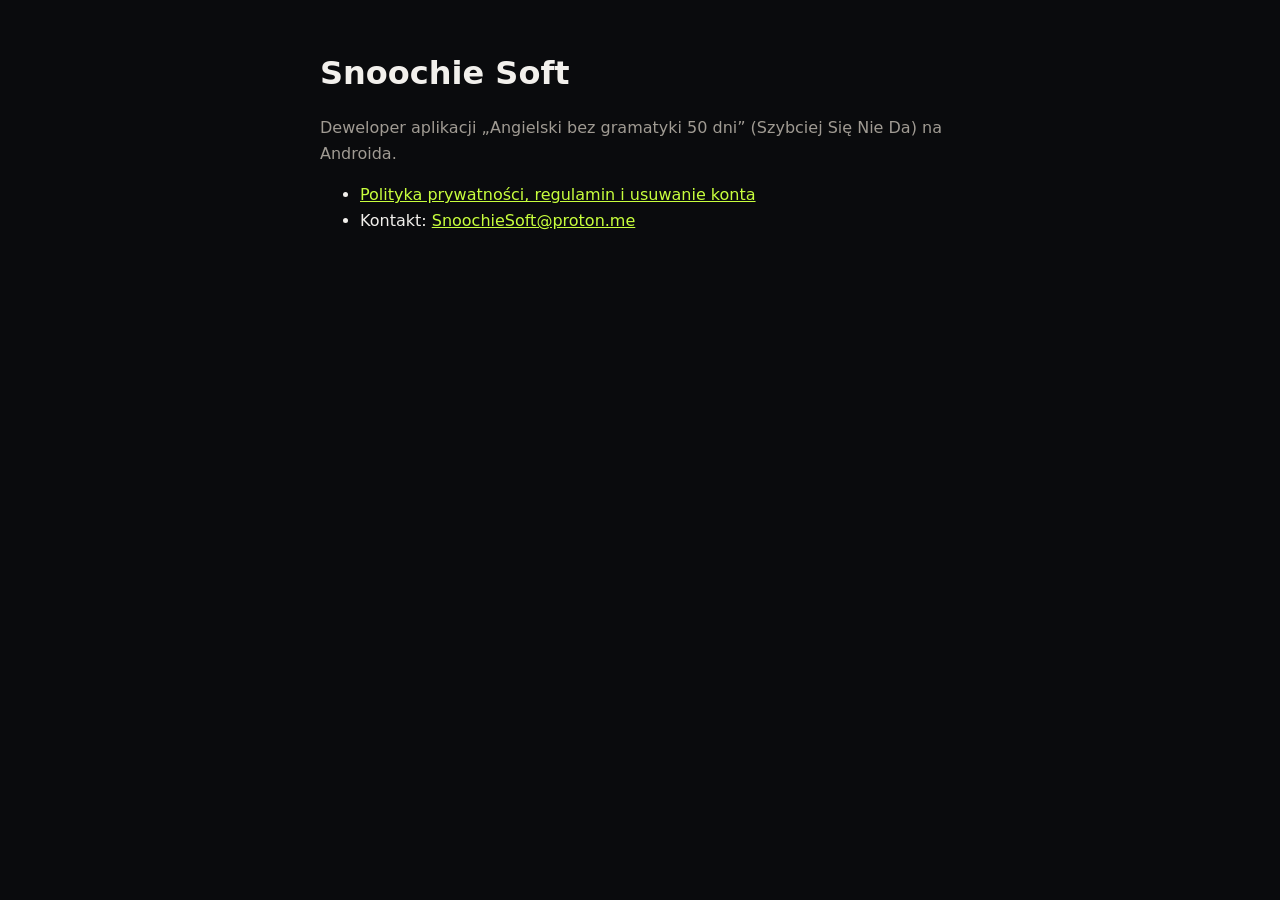
==== index.html @ f5198589 "Add landing page" ====
<!doctype html>
<html lang="pl">
<head>
<meta charset="utf-8">
<meta name="viewport" content="width=device-width, initial-scale=1">
<title>Snoochie Soft</title>
<style>
  body{font-family:system-ui,-apple-system,"Segoe UI",sans-serif;background:#0A0B0D;color:#F2F0EC;max-width:640px;margin:0 auto;padding:48px 20px;line-height:1.6}
  h1{margin:0 0 4px}a{color:#C8FF3D}p.m{color:#A09B93}
</style>
</head>
<body>
<h1>Snoochie Soft</h1>
<p class="m">Deweloper aplikacji „Angielski bez gramatyki 50 dni” (Szybciej Się Nie Da) na Androida.</p>
<ul>
  <li><a href="https://sites.google.com/view/szybciejsienieda">Polityka prywatności, regulamin i usuwanie konta</a></li>
  <li>Kontakt: <a href="mailto:SnoochieSoft@proton.me">SnoochieSoft@proton.me</a></li>
</ul>
</body>
</html>
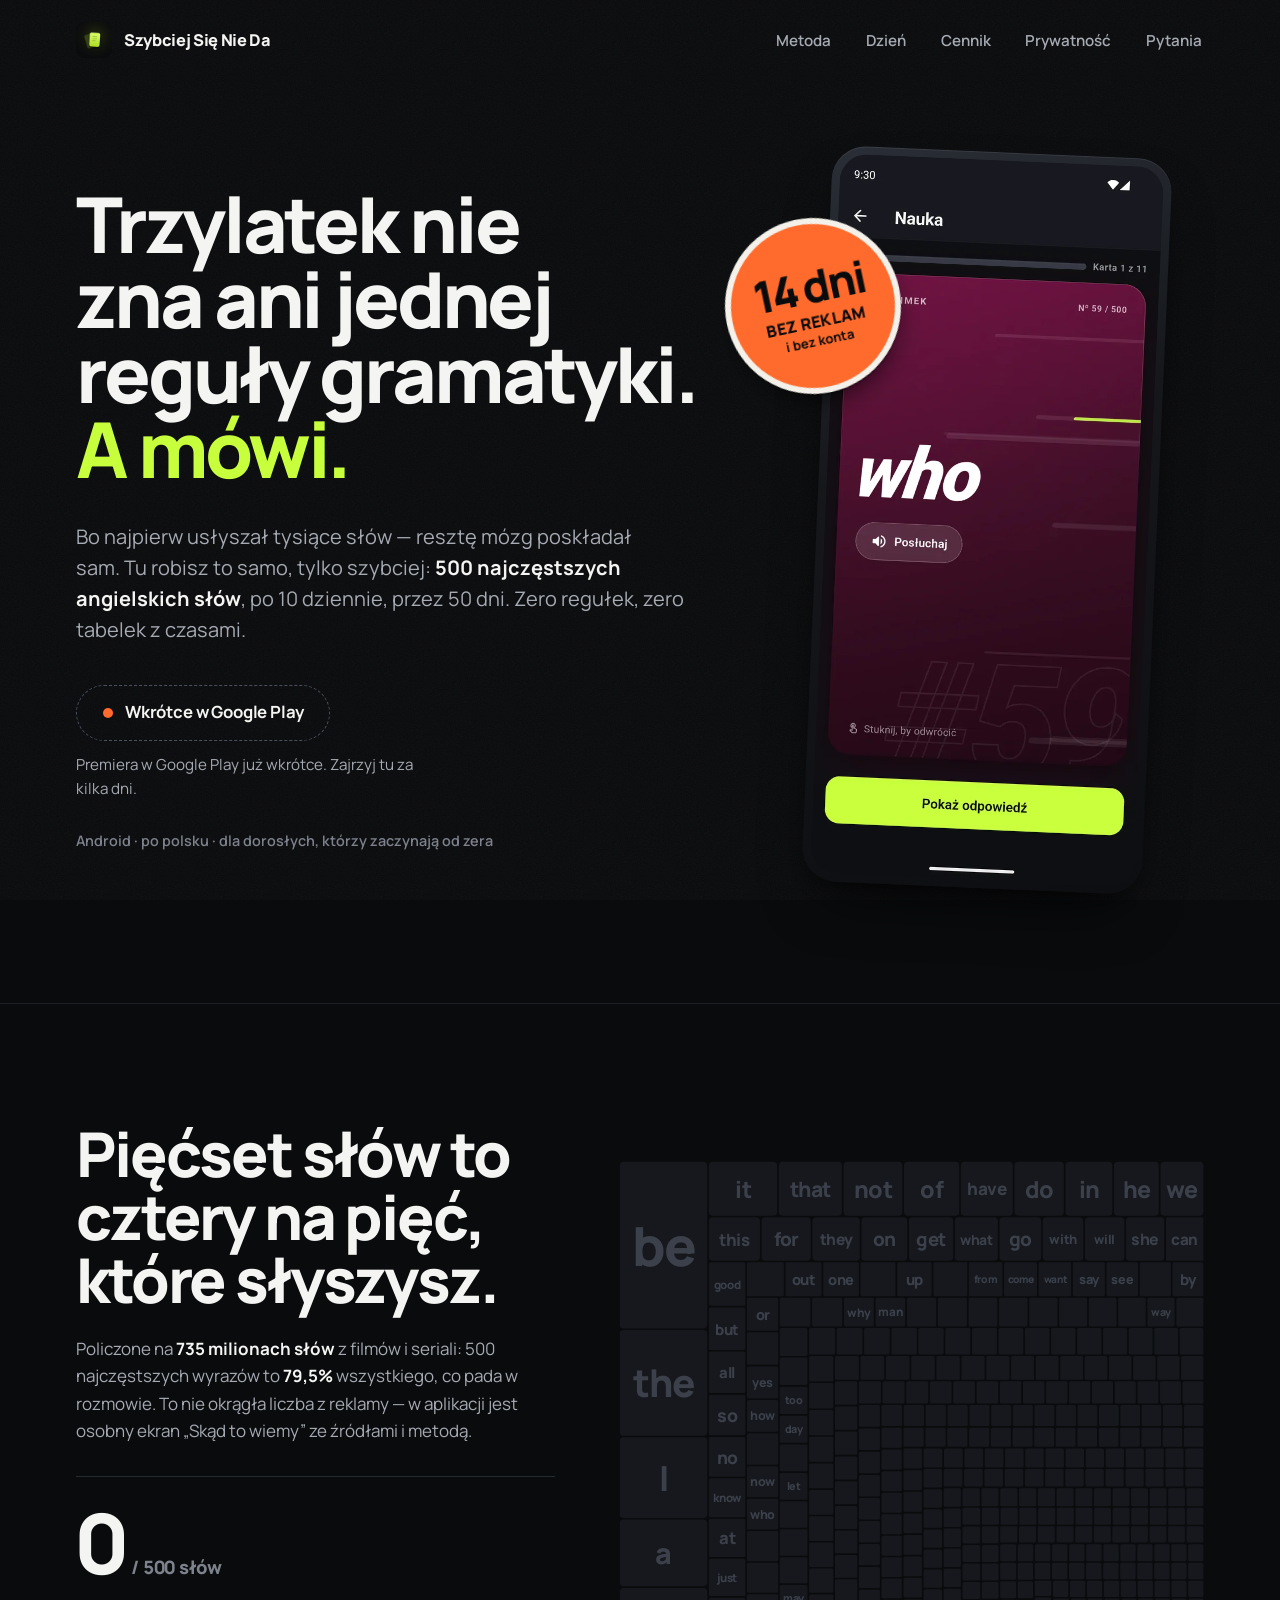
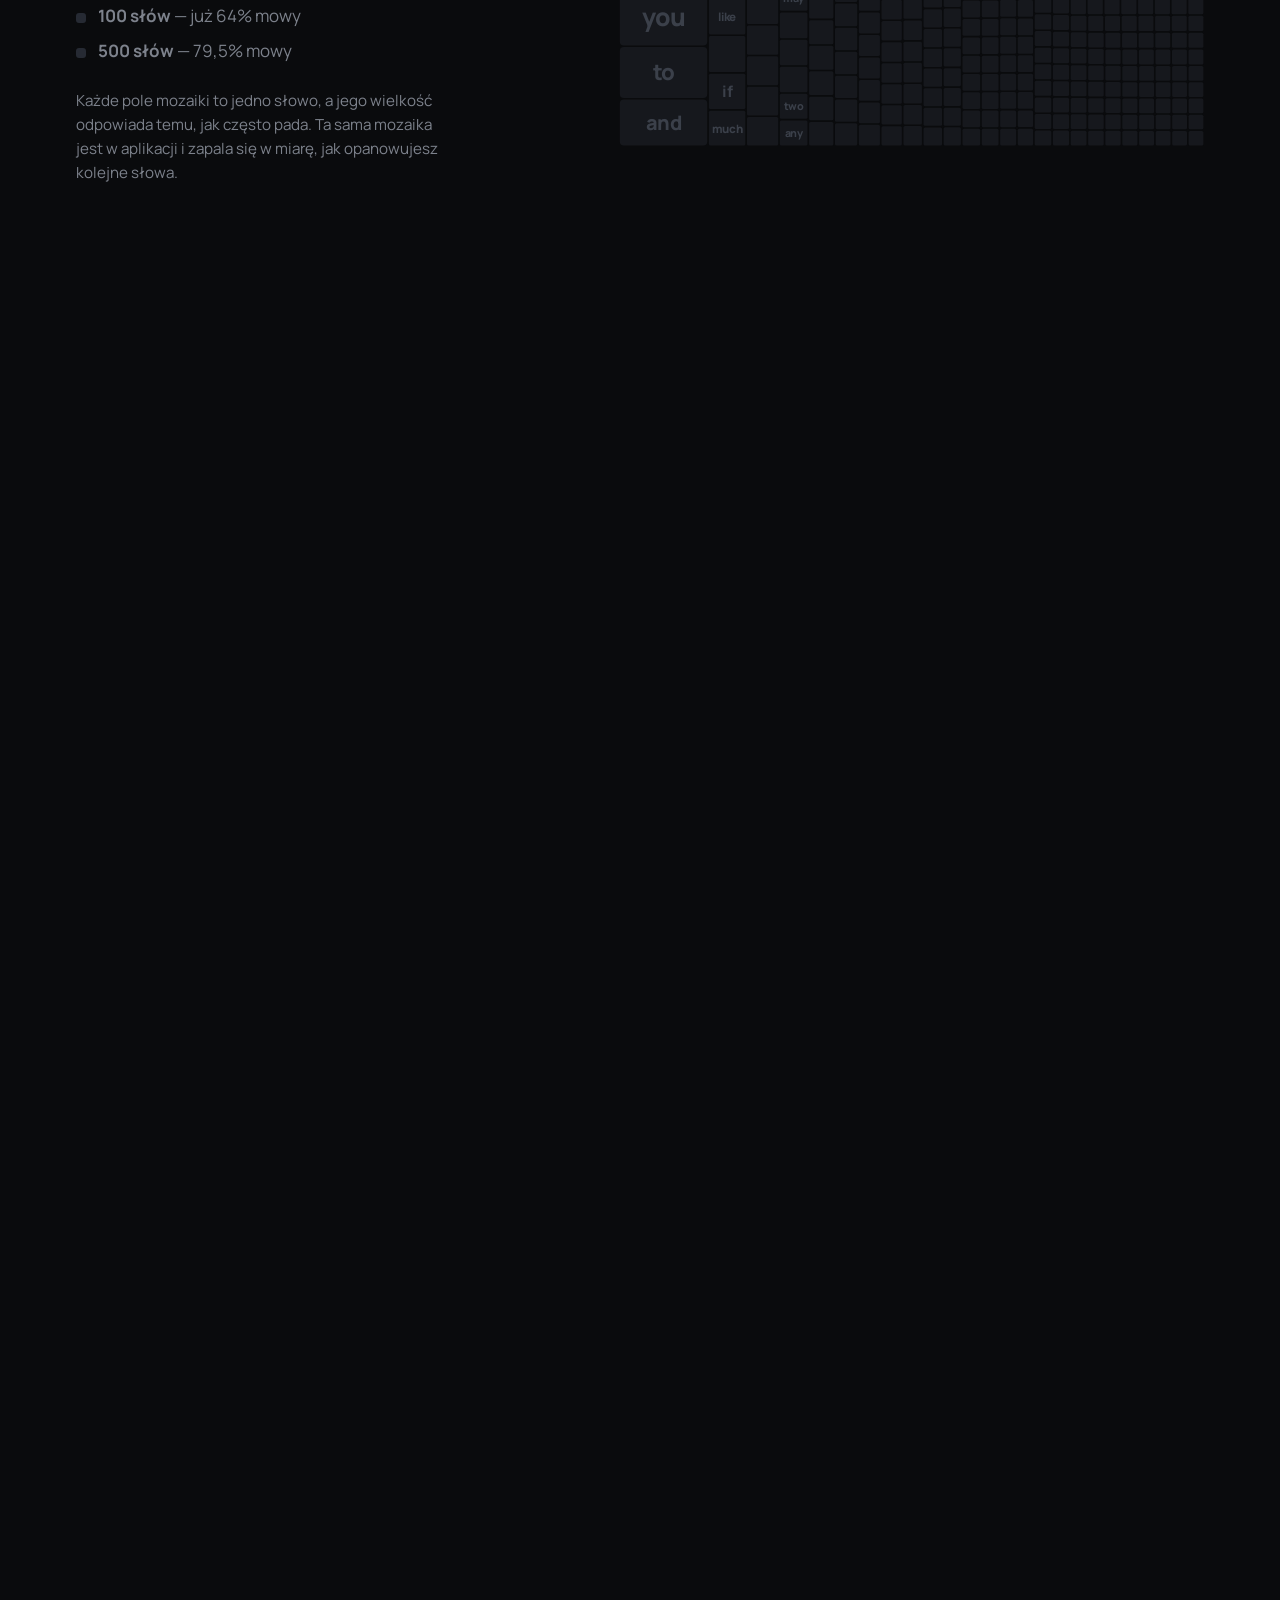
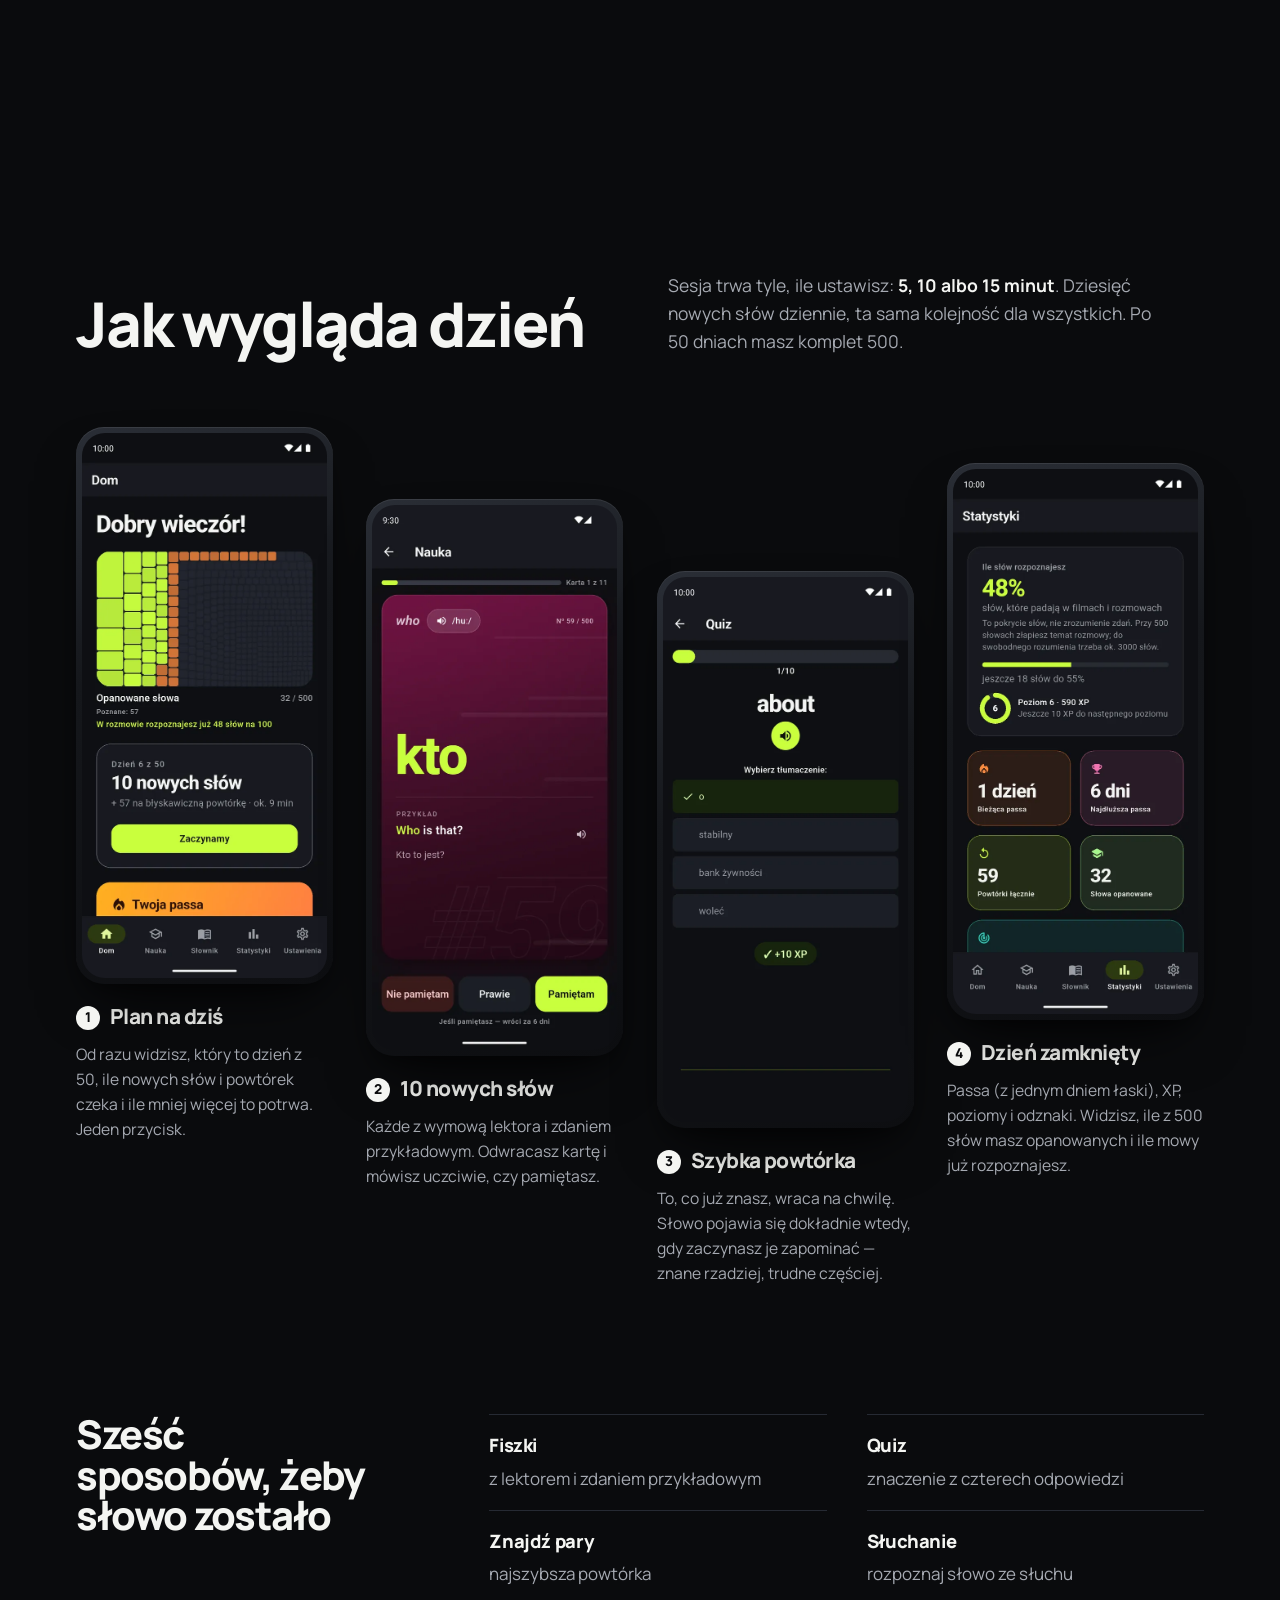
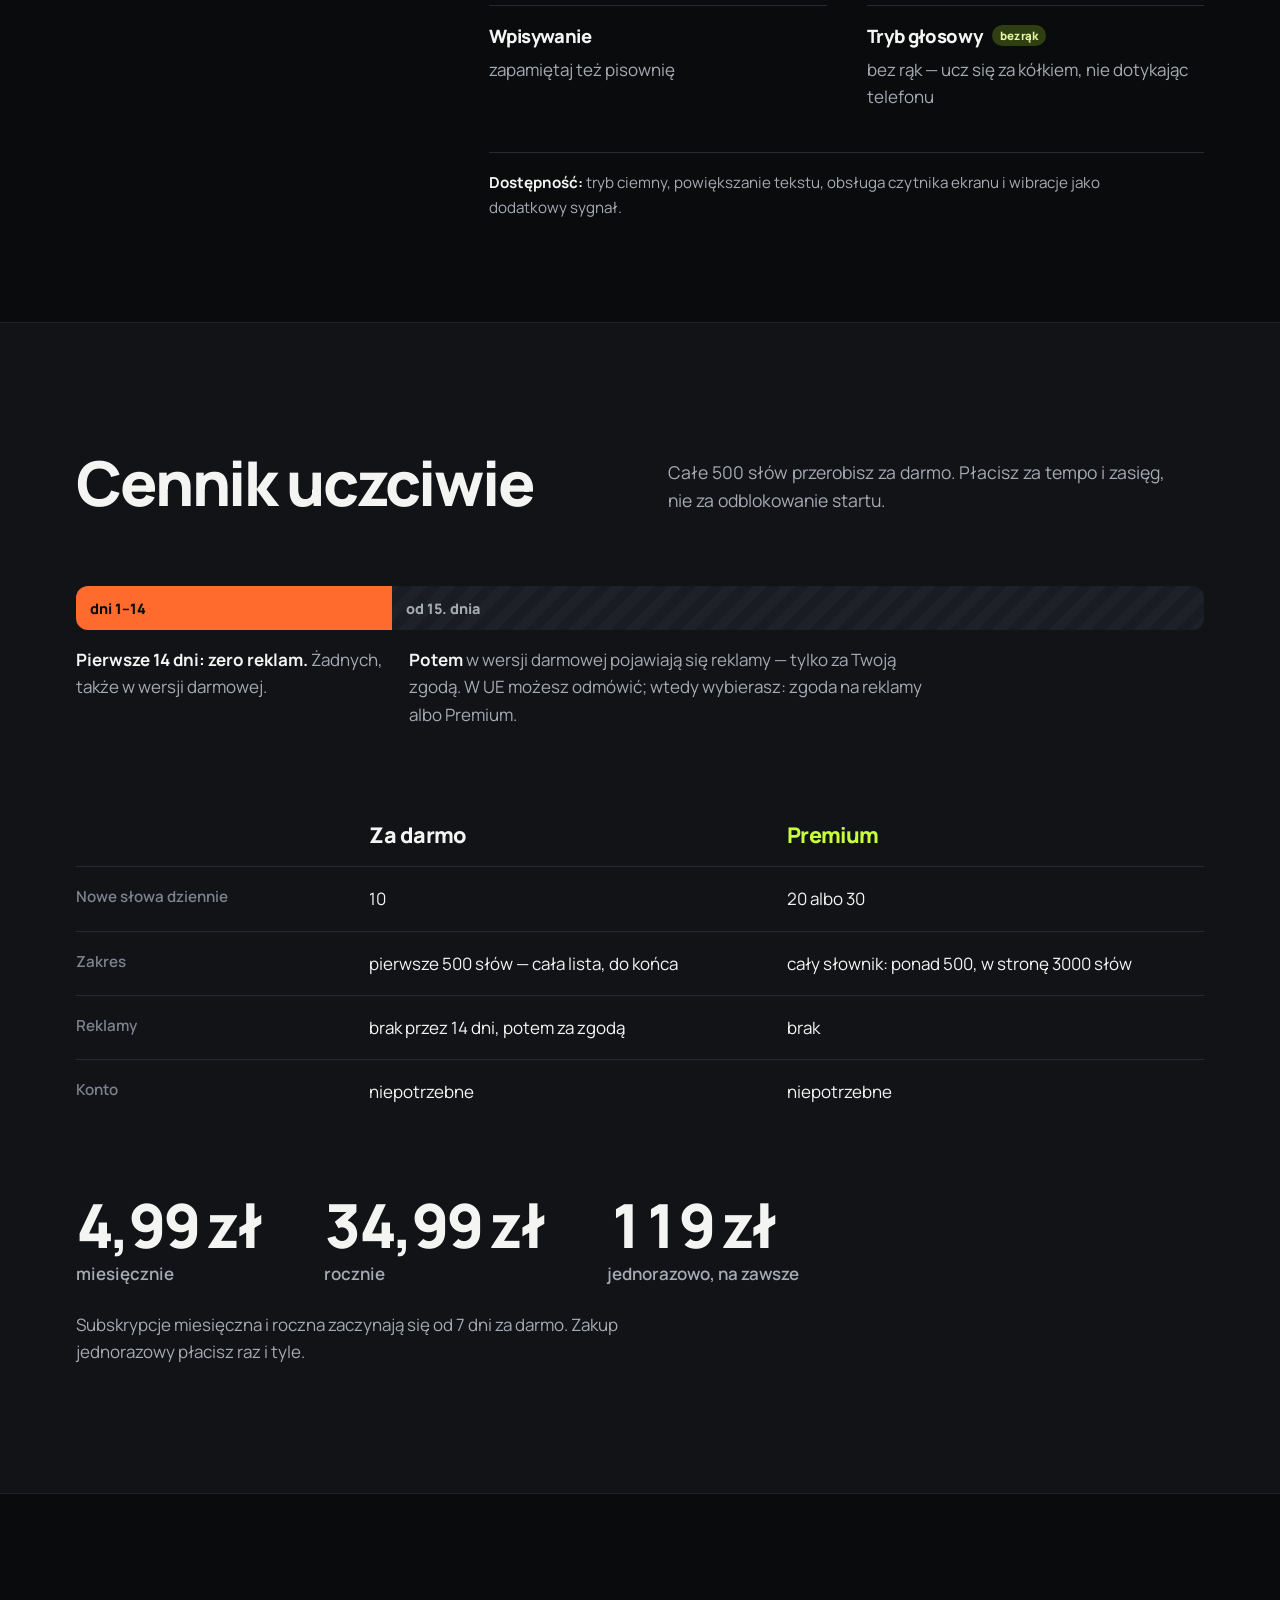
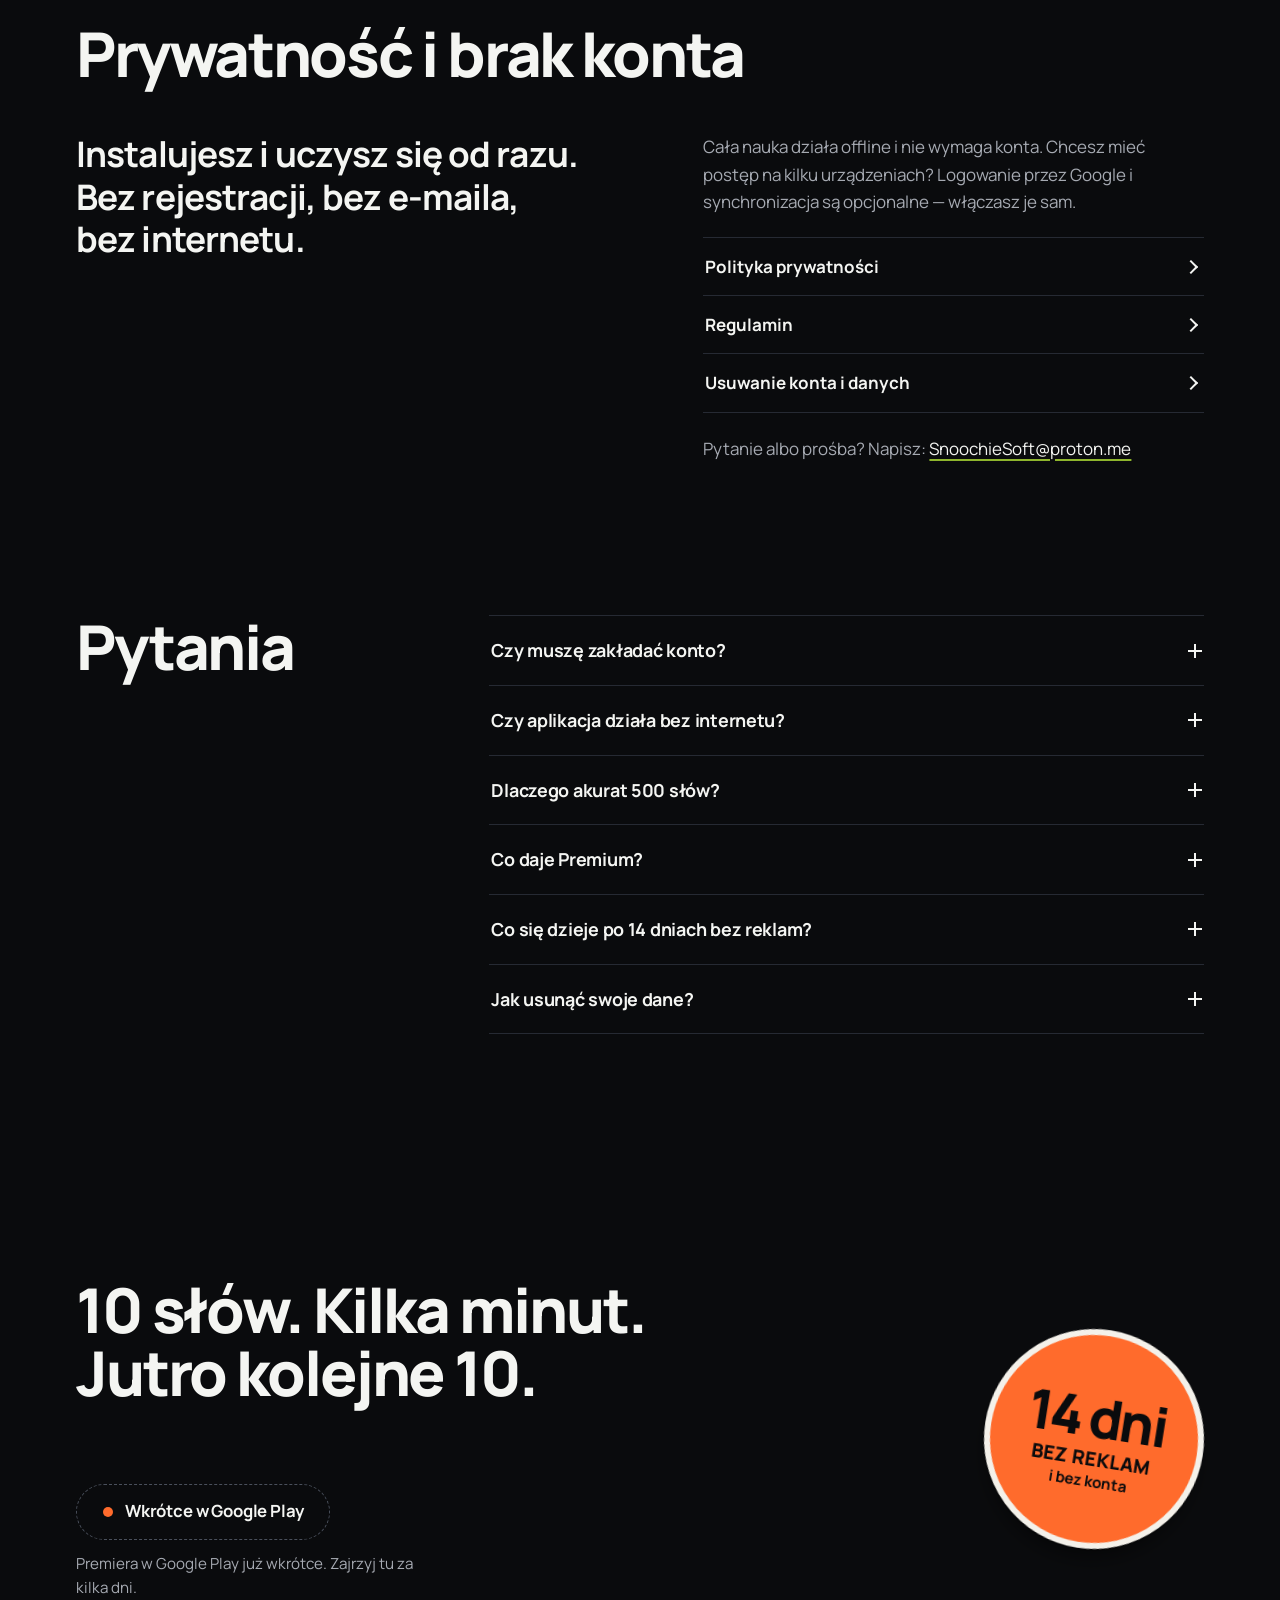
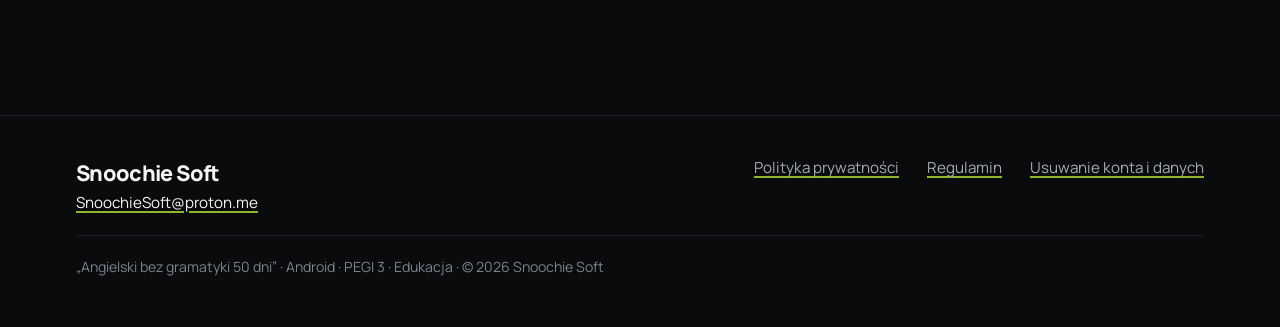
==== commit 6d708992: "Strona produktu: Szybciej Się Nie Da Ciemna strona w stylu aplikacji: hero z wlepką "14 dni bez rekl" ====
--- a/index.html
+++ b/index.html
@@ -3,18 +3,303 @@
 <head>
 <meta charset="utf-8">
 <meta name="viewport" content="width=device-width, initial-scale=1">
-<title>Snoochie Soft</title>
-<style>
-  body{font-family:system-ui,-apple-system,"Segoe UI",sans-serif;background:#0A0B0D;color:#F2F0EC;max-width:640px;margin:0 auto;padding:48px 20px;line-height:1.6}
-  h1{margin:0 0 4px}a{color:#C8FF3D}p.m{color:#A09B93}
-</style>
+<title>Szybciej Się Nie Da — angielski bez gramatyki w 50 dni</title>
+<meta name="description" content="500 najczęstszych angielskich słów to 79,5% tego, co słyszysz w filmach i serialach. Po 10 dziennie, 50 dni, bez regułek gramatyki. Aplikacja na Androida, bez konta, działa offline.">
+<link rel="canonical" href="https://bengolinirolande.github.io/">
+<meta name="theme-color" content="#0A0B0D">
+<meta name="color-scheme" content="dark">
+
+<meta property="og:type" content="website">
+<meta property="og:locale" content="pl_PL">
+<meta property="og:site_name" content="Szybciej Się Nie Da">
+<meta property="og:title" content="Angielski bez gramatyki: 500 słów w 50 dni">
+<meta property="og:description" content="Trzylatek nie zna ani jednej reguły. A mówi. 500 najczęstszych słów, po 10 dziennie. Bez konta, 14 dni bez reklam.">
+<meta property="og:url" content="https://bengolinirolande.github.io/">
+<meta property="og:image" content="https://bengolinirolande.github.io/img/og.jpg">
+<meta property="og:image:width" content="1024">
+<meta property="og:image:height" content="500">
+<meta property="og:image:alt" content="Szybciej Się Nie Da: najpierw słowa, reszta przyjdzie sama. 500 słów w 50 dni. 14 dni bez reklam i bez konta.">
+<meta name="twitter:card" content="summary_large_image">
+<meta name="twitter:title" content="Angielski bez gramatyki: 500 słów w 50 dni">
+<meta name="twitter:description" content="500 najczęstszych słów to 79,5% tego, co słyszysz. Po 10 dziennie, bez regułek.">
+<meta name="twitter:image" content="https://bengolinirolande.github.io/img/og.jpg">
+
+<link rel="icon" href="/favicon.ico" sizes="any">
+<link rel="icon" type="image/png" sizes="32x32" href="/favicon-32.png">
+<link rel="apple-touch-icon" href="/apple-touch-icon.png">
+<link rel="preload" href="/fonts/manrope-latin.woff2" as="font" type="font/woff2" crossorigin>
+<link rel="preload" href="/fonts/manrope-latin-ext.woff2" as="font" type="font/woff2" crossorigin>
+<link rel="stylesheet" href="/css/site.css">
+
+<script type="application/ld+json">
+{
+  "@context": "https://schema.org",
+  "@type": "SoftwareApplication",
+  "name": "Angielski bez gramatyki 50 dni",
+  "alternateName": "Szybciej Się Nie Da",
+  "operatingSystem": "Android",
+  "applicationCategory": "EducationalApplication",
+  "inLanguage": "pl",
+  "description": "500 najczęstszych angielskich słów, po 10 dziennie przez 50 dni, bez regułek gramatyki. Działa offline, bez zakładania konta.",
+  "url": "https://bengolinirolande.github.io/",
+  "image": "https://bengolinirolande.github.io/img/icon-192.png",
+  "contentRating": "PEGI 3",
+  "author": {
+    "@type": "Organization",
+    "name": "Snoochie Soft",
+    "email": "SnoochieSoft@proton.me",
+    "url": "https://bengolinirolande.github.io/"
+  }
+}
+</script>
 </head>
 <body>
-<h1>Snoochie Soft</h1>
-<p class="m">Deweloper aplikacji „Angielski bez gramatyki 50 dni” (Szybciej Się Nie Da) na Androida.</p>
-<ul>
-  <li><a href="https://sites.google.com/view/szybciejsienieda">Polityka prywatności, regulamin i usuwanie konta</a></li>
-  <li>Kontakt: <a href="mailto:SnoochieSoft@proton.me">SnoochieSoft@proton.me</a></li>
-</ul>
+<a class="skip" href="#tresc">Przejdź do treści</a>
+
+<header class="top wrap">
+  <a class="brand" href="/" aria-label="Szybciej Się Nie Da, strona główna">
+    <img src="/img/icon-96.png" width="36" height="36" alt="">
+    <span>Szybciej Się Nie&nbsp;Da</span>
+  </a>
+  <nav aria-label="Sekcje strony">
+    <ul>
+      <li class="nav-wide"><a href="#metoda">Metoda</a></li>
+      <li class="nav-wide"><a href="#dzien">Dzień</a></li>
+      <li><a href="#cennik">Cennik</a></li>
+      <li class="nav-wide"><a href="#prywatnosc">Prywatność</a></li>
+      <li class="nav-wide"><a href="#faq">Pytania</a></li>
+    </ul>
+  </nav>
+</header>
+
+<main id="tresc">
+
+<!-- HERO -->
+<section class="hero wrap" aria-labelledby="hero-h">
+  <div class="hero-copy">
+    <h1 id="hero-h">Trzylatek nie zna ani jednej reguły gramatyki. <em>A&nbsp;mówi.</em></h1>
+    <p class="lede">Bo najpierw usłyszał tysiące słów — resztę mózg poskładał sam. Tu robisz to samo, tylko szybciej: <strong>500 najczęstszych angielskich słów</strong>, po 10 dziennie, przez 50 dni. Zero regułek, zero tabelek z&nbsp;czasami.</p>
+
+    <div class="cta" data-cta>
+      <button class="btn btn-pending" type="button" aria-disabled="true" aria-describedby="cta-note-1">
+        <span class="pulse" aria-hidden="true"></span>Wkrótce w Google Play
+      </button>
+      <p class="cta-note" id="cta-note-1">Premiera w Google Play już wkrótce. Zajrzyj tu za kilka dni.</p>
+    </div>
+
+    <p class="facts">Android · po polsku · dla dorosłych, którzy zaczynają od zera</p>
+  </div>
+
+  <div class="hero-art">
+    <div class="sticker" role="img" aria-label="14 dni bez reklam i bez konta">
+      <span class="s-big">14 dni</span>
+      <span class="s-mid">bez reklam</span>
+      <span class="s-small">i bez konta</span>
+    </div>
+    <figure class="phone phone-hero">
+      <img src="/img/fiszka-przod.webp" width="600" height="1333" alt="Ekran aplikacji: fiszka ze słowem who, numer 59 z 500, z przyciskiem Posłuchaj i przyciskiem Pokaż odpowiedź." fetchpriority="high">
+    </figure>
+  </div>
+</section>
+
+<!-- 1. DLACZEGO 500 SŁÓW -->
+<section class="why" id="metoda" aria-labelledby="why-h">
+  <div class="why-stage wrap">
+    <div class="why-copy">
+      <h2 id="why-h">Pięćset słów to cztery na pięć, które słyszysz.</h2>
+      <p>Policzone na <strong>735 milionach słów</strong> z filmów i seriali: 500 najczęstszych wyrazów to <strong>79,5%</strong> wszystkiego, co pada w rozmowie. To nie okrągła liczba z reklamy — w aplikacji jest osobny ekran „Skąd to wiemy” ze źródłami i metodą.</p>
+      <div class="meter" aria-hidden="true">
+        <p class="meter-count"><span data-count>500</span><span class="meter-of"> / 500 słów</span></p>
+        <ol class="meter-marks">
+          <li data-mark="100"><b>100 słów</b> — już 64% mowy</li>
+          <li data-mark="500"><b>500 słów</b> — 79,5% mowy</li>
+        </ol>
+      </div>
+      <p class="why-note">Każde pole mozaiki to jedno słowo, a jego wielkość odpowiada temu, jak często pada. Ta sama mozaika jest w aplikacji i zapala się w miarę, jak opanowujesz kolejne słowa.</p>
+    </div>
+    <div class="mosaic-box">
+      <svg class="mosaic" data-mosaic role="img" aria-label="Mozaika 500 najczęstszych angielskich słów. Największe pola to be, the, I, a, you — kilka słów zajmuje większość powierzchni." viewBox="0 0 1000 1000" preserveAspectRatio="none"></svg>
+    </div>
+  </div>
+</section>
+
+<!-- 2. JAK WYGLĄDA DZIEŃ -->
+<section class="day wrap" id="dzien" aria-labelledby="day-h">
+  <div class="sec-head">
+    <h2 id="day-h">Jak wygląda dzień</h2>
+    <p>Sesja trwa tyle, ile ustawisz: <strong>5, 10 albo 15 minut</strong>. Dziesięć nowych słów dziennie, ta sama kolejność dla wszystkich. Po 50 dniach masz komplet 500.</p>
+  </div>
+
+  <ol class="steps">
+    <li class="step">
+      <figure class="phone"><img src="/img/dom.webp" width="600" height="1333" loading="lazy" decoding="async" alt="Ekran Dom: mozaika opanowanych słów i karta Dzień 6 z 50, 10 nowych słów, przycisk Zaczynamy."></figure>
+      <div class="step-txt">
+        <h3><span class="step-n">1</span>Plan na dziś</h3>
+        <p>Od razu widzisz, który to dzień z 50, ile nowych słów i powtórek czeka i ile mniej więcej to potrwa. Jeden przycisk.</p>
+      </div>
+    </li>
+    <li class="step">
+      <figure class="phone"><img src="/img/fiszka-tyl.webp" width="600" height="1333" loading="lazy" decoding="async" alt="Odwrócona fiszka: who znaczy kto, z wymową i zdaniem przykładowym Who is that? Kto to jest?"></figure>
+      <div class="step-txt">
+        <h3><span class="step-n">2</span>10 nowych słów</h3>
+        <p>Każde z wymową lektora i zdaniem przykładowym. Odwracasz kartę i mówisz uczciwie, czy pamiętasz.</p>
+      </div>
+    </li>
+    <li class="step">
+      <figure class="phone"><img src="/img/quiz.webp" width="600" height="1333" loading="lazy" decoding="async" alt="Quiz: słowo about i cztery tłumaczenia do wyboru, poprawna odpowiedź o, plus 10 XP."></figure>
+      <div class="step-txt">
+        <h3><span class="step-n">3</span>Szybka powtórka</h3>
+        <p>To, co już znasz, wraca na chwilę. Słowo pojawia się dokładnie wtedy, gdy zaczynasz je zapominać — znane rzadziej, trudne częściej.</p>
+      </div>
+    </li>
+    <li class="step">
+      <figure class="phone"><img src="/img/statystyki.webp" width="600" height="1333" loading="lazy" decoding="async" alt="Statystyki: odsetek rozpoznawanych słów, poziom i XP, passa dni z rzędu i liczba opanowanych słów."></figure>
+      <div class="step-txt">
+        <h3><span class="step-n">4</span>Dzień zamknięty</h3>
+        <p>Passa (z jednym dniem łaski), XP, poziomy i odznaki. Widzisz, ile z 500 słów masz opanowanych i ile mowy już rozpoznajesz.</p>
+      </div>
+    </li>
+  </ol>
+
+  <div class="modes">
+    <h3 class="modes-h">Sześć sposobów, żeby słowo zostało</h3>
+    <dl class="modes-list">
+      <div><dt>Fiszki</dt><dd>z lektorem i zdaniem przykładowym</dd></div>
+      <div><dt>Quiz</dt><dd>znaczenie z czterech odpowiedzi</dd></div>
+      <div><dt>Znajdź pary</dt><dd>najszybsza powtórka</dd></div>
+      <div><dt>Słuchanie</dt><dd>rozpoznaj słowo ze słuchu</dd></div>
+      <div><dt>Wpisywanie</dt><dd>zapamiętaj też pisownię</dd></div>
+      <div><dt>Tryb głosowy</dt><dd>bez rąk — ucz się za kółkiem, nie dotykając telefonu</dd></div>
+    </dl>
+    <p class="a11y-line"><strong>Dostępność:</strong> tryb ciemny, powiększanie tekstu, obsługa czytnika ekranu i wibracje jako dodatkowy sygnał.</p>
+  </div>
+</section>
+
+<!-- 3. CENNIK -->
+<section class="price" id="cennik" aria-labelledby="price-h">
+  <div class="wrap">
+    <div class="sec-head">
+      <h2 id="price-h">Cennik uczciwie</h2>
+      <p>Całe 500 słów przerobisz za darmo. Płacisz za tempo i zasięg, nie za odblokowanie startu.</p>
+    </div>
+
+    <div class="ads-line" aria-labelledby="ads-h">
+      <h3 id="ads-h" class="visually-hidden">Reklamy w wersji darmowej</h3>
+      <div class="ads-track" aria-hidden="true">
+        <span class="ads-free">dni 1–14</span><span class="ads-after">od 15. dnia</span>
+      </div>
+      <div class="ads-cols">
+        <p><strong>Pierwsze 14 dni: zero reklam.</strong> Żadnych, także w wersji darmowej.</p>
+        <p><strong>Potem</strong> w wersji darmowej pojawiają się reklamy — tylko za Twoją zgodą. W UE możesz odmówić; wtedy wybierasz: zgoda na reklamy albo Premium.</p>
+      </div>
+    </div>
+
+    <div class="table-scroll">
+    <table class="plans">
+      <caption class="visually-hidden">Porównanie wersji darmowej i Premium</caption>
+      <thead>
+        <tr><th scope="col"><span class="visually-hidden">Cecha</span></th><th scope="col">Za darmo</th><th scope="col">Premium</th></tr>
+      </thead>
+      <tbody>
+        <tr><th scope="row">Nowe słowa dziennie</th><td>10</td><td>20 albo 30</td></tr>
+        <tr><th scope="row">Zakres</th><td>pierwsze 500 słów — cała lista, do końca</td><td>cały słownik: ponad 500, w stronę 3000 słów</td></tr>
+        <tr><th scope="row">Reklamy</th><td>brak przez 14 dni, potem za zgodą</td><td>brak</td></tr>
+        <tr><th scope="row">Konto</th><td>niepotrzebne</td><td>niepotrzebne</td></tr>
+      </tbody>
+    </table>
+    </div>
+
+    <div class="prices">
+      <p class="price-item"><span class="amount">4,99&nbsp;zł</span><span class="per">miesięcznie</span></p>
+      <p class="price-item"><span class="amount">34,99&nbsp;zł</span><span class="per">rocznie</span></p>
+      <p class="price-item"><span class="amount">119&nbsp;zł</span><span class="per">jednorazowo, na zawsze</span></p>
+    </div>
+    <p class="price-note">Subskrypcje miesięczna i roczna zaczynają się od 7&nbsp;dni za darmo. Zakup jednorazowy płacisz raz i&nbsp;tyle.</p>
+  </div>
+</section>
+
+<!-- 4. PRYWATNOŚĆ -->
+<section class="priv wrap" id="prywatnosc" aria-labelledby="priv-h">
+  <h2 id="priv-h">Prywatność i brak konta</h2>
+  <div class="priv-grid">
+    <p class="priv-big">Instalujesz i uczysz się od razu. Bez rejestracji, bez e-maila, bez internetu.</p>
+    <div class="priv-body">
+      <p>Cała nauka działa offline i nie wymaga konta. Chcesz mieć postęp na kilku urządzeniach? Logowanie przez Google i synchronizacja są opcjonalne — włączasz je sam.</p>
+      <ul class="link-list">
+        <li><a href="https://sites.google.com/view/szybciejsienieda/polityka-prywatnosci" rel="noopener">Polityka prywatności</a></li>
+        <li><a href="https://sites.google.com/view/szybciejsienieda/regulamin" rel="noopener">Regulamin</a></li>
+        <li><a href="https://sites.google.com/view/szybciejsienieda/usuwanie-konta" rel="noopener">Usuwanie konta i danych</a></li>
+      </ul>
+      <p>Pytanie albo prośba? Napisz: <a href="mailto:SnoochieSoft@proton.me">SnoochieSoft@proton.me</a></p>
+    </div>
+  </div>
+</section>
+
+<!-- FAQ -->
+<section class="faq wrap" id="faq" aria-labelledby="faq-h">
+  <h2 id="faq-h">Pytania</h2>
+  <div class="faq-list">
+    <details>
+      <summary>Czy muszę zakładać konto?</summary>
+      <p>Nie. Instalujesz aplikację i od razu się uczysz. Konto Google przyda się tylko wtedy, gdy chcesz synchronizować postęp między urządzeniami — to opcja, nie wymóg.</p>
+    </details>
+    <details>
+      <summary>Czy aplikacja działa bez internetu?</summary>
+      <p>Tak. Cała nauka działa offline: fiszki, powtórki, quizy i statystyki.</p>
+    </details>
+    <details>
+      <summary>Dlaczego akurat 500 słów?</summary>
+      <p>Bo na 735 milionach słów z filmów i seriali 500 najczęstszych to 79,5% wszystkiego, co słyszysz. Samo pierwsze 100 to już 64%. Źródła i metodę znajdziesz w aplikacji na ekranie „Skąd to wiemy”.</p>
+    </details>
+    <details>
+      <summary>Co daje Premium?</summary>
+      <p>Szybsze tempo (20 albo 30 nowych słów dziennie zamiast 10), dostęp do całego słownika ponad pierwsze 500 słów, w stronę 3000, i brak reklam. Kosztuje 4,99&nbsp;zł miesięcznie, 34,99&nbsp;zł rocznie (obie subskrypcje z 7 dniami za darmo) albo 119&nbsp;zł jednorazowo.</p>
+    </details>
+    <details>
+      <summary>Co się dzieje po 14 dniach bez reklam?</summary>
+      <p>W wersji darmowej zaczynają się pojawiać reklamy, ale tylko za Twoją zgodą. W UE możesz odmówić — wtedy wybierasz zgodę na reklamy albo Premium. Nauka 500 słów po 10 dziennie dalej jest darmowa.</p>
+    </details>
+    <details>
+      <summary>Jak usunąć swoje dane?</summary>
+      <p>Wszystkie sposoby — z kontem Google i bez niego — opisuje strona <a href="https://sites.google.com/view/szybciejsienieda/usuwanie-konta" rel="noopener">Usuwanie konta i danych</a>. Możesz też napisać na <a href="mailto:SnoochieSoft@proton.me">SnoochieSoft@proton.me</a>.</p>
+    </details>
+  </div>
+</section>
+
+<!-- ZAMKNIĘCIE -->
+<section class="close wrap" aria-labelledby="close-h">
+  <h2 id="close-h">10 słów. Kilka minut. Jutro kolejne&nbsp;10.</h2>
+  <div class="sticker sticker-static" aria-hidden="true">
+    <span class="s-big">14 dni</span>
+    <span class="s-mid">bez reklam</span>
+    <span class="s-small">i bez konta</span>
+  </div>
+  <div class="cta" data-cta>
+    <button class="btn btn-pending" type="button" aria-disabled="true" aria-describedby="cta-note-2">
+      <span class="pulse" aria-hidden="true"></span>Wkrótce w Google Play
+    </button>
+    <p class="cta-note" id="cta-note-2">Premiera w Google Play już wkrótce. Zajrzyj tu za kilka dni.</p>
+  </div>
+</section>
+
+</main>
+
+<footer class="foot">
+  <div class="wrap foot-in">
+    <div class="sig">
+      <p class="sig-name">Snoochie Soft</p>
+      <p><a href="mailto:SnoochieSoft@proton.me">SnoochieSoft@proton.me</a></p>
+    </div>
+    <ul class="foot-links">
+      <li><a href="https://sites.google.com/view/szybciejsienieda/polityka-prywatnosci" rel="noopener">Polityka prywatności</a></li>
+      <li><a href="https://sites.google.com/view/szybciejsienieda/regulamin" rel="noopener">Regulamin</a></li>
+      <li><a href="https://sites.google.com/view/szybciejsienieda/usuwanie-konta" rel="noopener">Usuwanie konta i danych</a></li>
+    </ul>
+    <p class="foot-meta">„Angielski bez gramatyki 50 dni” · Android · PEGI 3 · Edukacja · © 2026 Snoochie Soft</p>
+  </div>
+</footer>
+
+<script src="/js/words.js" defer></script>
+<script src="/js/site.js" defer></script>
 </body>
 </html>
--- a/css/site.css
+++ b/css/site.css
@@ -0,0 +1,330 @@
+/* Szybciej Się Nie Da — strona produktu. Bez frameworka, bez kroku budowania. */
+
+@font-face {
+  font-family: "Manrope";
+  src: url("../fonts/manrope-latin-ext.woff2") format("woff2");
+  font-weight: 200 800;
+  font-display: swap;
+  unicode-range: U+0100-02BA, U+02BD-02C5, U+02C7-02CC, U+02CE-02D7, U+02DD-02FF, U+0304, U+0308, U+0329, U+1D00-1DBF, U+1E00-1E9F, U+1EF2-1EFF, U+2020, U+20A0-20AB, U+20AD-20C0, U+2113, U+2C60-2C7F, U+A720-A7FF;
+}
+@font-face {
+  font-family: "Manrope";
+  src: url("../fonts/manrope-latin.woff2") format("woff2");
+  font-weight: 200 800;
+  font-display: swap;
+  unicode-range: U+0000-00FF, U+0131, U+0152-0153, U+02BB-02BC, U+02C6, U+02DA, U+02DC, U+0304, U+0308, U+0329, U+2000-206F, U+20AC, U+2122, U+2191, U+2193, U+2212, U+2215, U+FEFF, U+FFFD;
+}
+
+:root {
+  --bg: #0A0B0D;
+  --bg-raise: #111317;
+  --surface: #16181D;
+  --line: #262A33;
+  --line-soft: #1C1F26;
+  --text: #F4F5F2;
+  --muted: #A6AAB2;
+  --faint: #7D828C;
+  --lime: #C8FF3D;
+  --olive: #2F3F12;
+  --olive-ink: #E2F6A2;
+  --orange: #FF6B2C;
+  --ink: #0A0B0D;
+
+  --gutter: clamp(16px, 4.5vw, 56px);
+  --max: 1240px;
+  --r: 18px;
+  --ease-out: cubic-bezier(.16, 1, .3, 1);
+  --font: "Manrope", ui-sans-serif, "Segoe UI", system-ui, sans-serif;
+}
+
+*, *::before, *::after { box-sizing: border-box; }
+html { -webkit-text-size-adjust: 100%; scroll-behavior: smooth; scroll-padding-top: 24px; scrollbar-color: #343944 var(--bg); }
+@media (prefers-reduced-motion: reduce) { html { scroll-behavior: auto; } }
+body {
+  margin: 0;
+  background: var(--bg);
+  color: var(--text);
+  font-family: var(--font);
+  font-size: clamp(1rem, .96rem + .2vw, 1.0625rem);
+  line-height: 1.6;
+  font-feature-settings: "ss01", "cv05";
+  overflow-x: clip;
+  caret-color: var(--lime);
+}
+::selection { background: var(--lime); color: var(--ink); }
+::-webkit-scrollbar { width: 12px; }
+::-webkit-scrollbar-track { background: var(--bg); }
+::-webkit-scrollbar-thumb { background: #2C3039; border-radius: 8px; border: 3px solid var(--bg); }
+
+img { max-width: 100%; height: auto; display: block; }
+h1, h2, h3 { margin: 0; font-weight: 800; line-height: 1.02; letter-spacing: -0.035em; text-wrap: balance; }
+p { margin: 0; text-wrap: pretty; }
+strong { font-weight: 700; color: var(--text); }
+a { color: var(--text); text-decoration-color: color-mix(in srgb, var(--lime) 70%, transparent); text-underline-offset: .22em; text-decoration-thickness: 1.5px; }
+a:hover { color: var(--lime); }
+:focus-visible { outline: 2.5px solid var(--lime); outline-offset: 3px; border-radius: 6px; }
+
+.wrap { width: 100%; max-width: var(--max); margin-inline: auto; padding-inline: var(--gutter); }
+.visually-hidden { position: absolute !important; width: 1px; height: 1px; overflow: hidden; clip: rect(0 0 0 0); white-space: nowrap; }
+.skip { position: absolute; left: 12px; top: -60px; background: var(--lime); color: var(--ink); padding: 10px 14px; border-radius: 10px; font-weight: 700; z-index: 10; }
+.skip:focus { top: 12px; }
+.skip:hover { color: var(--ink); }
+
+/* Grain — matowa, „drukowana” powierzchnia zamiast płaskiej czerni. */
+body::before {
+  content: ""; position: fixed; inset: 0; pointer-events: none; z-index: 0; opacity: .05;
+  background-image: url("data:image/svg+xml,%3Csvg xmlns='http://www.w3.org/2000/svg' width='160' height='160'%3E%3Cfilter id='n'%3E%3CfeTurbulence type='fractalNoise' baseFrequency='.85' numOctaves='2' stitchTiles='stitch'/%3E%3C/filter%3E%3Crect width='100%25' height='100%25' filter='url(%23n)'/%3E%3C/svg%3E");
+}
+main, .top, .foot { position: relative; z-index: 1; }
+
+/* ---------- Nagłówek ---------- */
+.top { display: flex; align-items: center; justify-content: space-between; gap: 16px; padding-block: 22px; }
+.brand { display: inline-flex; align-items: center; gap: 12px; text-decoration: none; font-weight: 800; letter-spacing: -0.02em; font-size: 1.02rem; }
+.brand img { border-radius: 9px; }
+.top ul { list-style: none; display: flex; gap: clamp(14px, 2.4vw, 32px); margin: 0; padding: 0; }
+.top nav a { text-decoration: none; color: var(--muted); font-weight: 600; font-size: .95rem; padding: 8px 2px; }
+.top nav a:hover { color: var(--text); }
+@media (max-width: 760px) { .nav-wide { display: none; } }
+
+/* ---------- Hero ---------- */
+.hero {
+  display: grid;
+  grid-template-columns: minmax(0, 1.45fr) minmax(0, 1fr);
+  gap: clamp(32px, 5vw, 88px);
+  align-items: center;
+  padding-block: clamp(28px, 6vw, 72px) clamp(64px, 9vw, 128px);
+}
+.hero h1 {
+  font-size: clamp(2.5rem, 1.3rem + 4.4vw, 5.1rem);
+  line-height: .97;
+  letter-spacing: -0.04em;
+  max-width: 14ch;
+}
+.hero h1 em { font-style: normal; color: var(--lime); white-space: nowrap; }
+.lede { margin-top: clamp(22px, 3vw, 34px); max-width: 52ch; color: var(--muted); font-size: clamp(1.05rem, 1rem + .35vw, 1.25rem); line-height: 1.55; }
+.facts { margin-top: 28px; color: var(--faint); font-size: .9rem; font-weight: 600; }
+
+.cta { margin-top: clamp(28px, 3.5vw, 40px); display: grid; justify-items: start; gap: 12px; }
+.btn {
+  display: inline-flex; align-items: center; gap: 12px;
+  min-height: 56px; padding: 0 26px; border-radius: 999px;
+  font: 700 1.05rem/1 var(--font); letter-spacing: -0.01em;
+  text-decoration: none; border: 0; cursor: pointer;
+}
+.btn-live { background: var(--lime); color: var(--ink); transition: transform .25s var(--ease-out), box-shadow .25s var(--ease-out); box-shadow: 0 8px 24px -10px rgba(200, 255, 61, .45); }
+.btn-live:hover { color: var(--ink); transform: translateY(-2px); box-shadow: 0 14px 30px -12px rgba(200, 255, 61, .55); }
+.btn-live svg { width: 20px; height: 20px; }
+/* Stan oczekiwania: wyraźnie nieaktywny, ale nie „zepsuty”. */
+.btn-pending {
+  background: transparent; color: var(--text);
+  border: 1.5px dashed #4A505C; cursor: default;
+}
+.pulse { width: 10px; height: 10px; border-radius: 50%; background: var(--orange); box-shadow: 0 0 0 0 rgba(255, 107, 44, .6); animation: pulse 2.4s var(--ease-out) infinite; }
+@keyframes pulse { 0% { box-shadow: 0 0 0 0 rgba(255, 107, 44, .55); } 70%, 100% { box-shadow: 0 0 0 10px rgba(255, 107, 44, 0); } }
+.cta-note { color: var(--muted); font-size: .95rem; max-width: 44ch; }
+
+.hero-art { position: relative; justify-self: center; width: min(100%, 340px); }
+.phone {
+  margin: 0; position: relative;
+  border-radius: 34px; padding: 8px;
+  background: linear-gradient(160deg, #2A2E36, #15171B 40%, #0D0E11);
+  box-shadow: 0 1px 0 rgba(255,255,255,.08) inset, 0 30px 60px -24px rgba(0,0,0,.8), 0 12px 24px -12px rgba(0,0,0,.6);
+}
+.phone img { border-radius: 27px; width: 100%; aspect-ratio: 600 / 1333; object-fit: cover; background: var(--surface); }
+.phone-hero { transform: rotate(2.5deg); }
+
+.sticker {
+  position: absolute; z-index: 2; left: -92px; top: 9%;
+  width: 176px; aspect-ratio: 1; border-radius: 50%;
+  display: grid; place-content: center; text-align: center;
+  background: var(--orange); color: var(--ink);
+  border: 6px solid #F4F1EA;
+  box-shadow: 0 14px 28px -10px rgba(0,0,0,.7), 0 2px 0 rgba(0,0,0,.25);
+  transform: rotate(-12deg);
+  line-height: 1;
+}
+.s-big { font-weight: 800; font-size: 2.75rem; letter-spacing: -0.05em; }
+.s-mid { font-weight: 800; font-size: 1rem; text-transform: uppercase; letter-spacing: .02em; margin-top: 6px; }
+.s-small { font-weight: 700; font-size: .82rem; margin-top: 5px; }
+
+@media (max-width: 860px) {
+  .hero { grid-template-columns: 1fr; }
+  .hero-art { width: min(62vw, 290px); margin-top: 8px; }
+  .sticker { width: 132px; left: -68px; top: 30%; border-width: 5px; }
+  .s-big { font-size: 2.05rem; } .s-mid { font-size: .78rem; } .s-small { font-size: .7rem; }
+}
+@media (max-width: 400px) { .sticker { left: -54px; } }
+
+/* ---------- Sekcje: wspólne ---------- */
+section h2 { font-size: clamp(2.1rem, 1.3rem + 3.2vw, 4rem); }
+.sec-head { display: grid; grid-template-columns: minmax(0, 1fr) minmax(0, 1fr); gap: 20px 56px; align-items: end; margin-bottom: clamp(40px, 6vw, 72px); }
+.sec-head p { color: var(--muted); font-size: 1.1rem; max-width: 46ch; }
+@media (max-width: 860px) { .sec-head { grid-template-columns: 1fr; } }
+
+/* ---------- 1. Mozaika ---------- */
+.why { border-top: 1px solid var(--line-soft); }
+.why-stage {
+  display: grid; grid-template-columns: minmax(0, .9fr) minmax(0, 1.1fr);
+  gap: clamp(32px, 5vw, 80px); align-items: center;
+  padding-block: clamp(64px, 9vw, 120px);
+}
+.why-copy h2 { max-width: 12ch; }
+.why-copy > p { margin-top: 24px; color: var(--muted); max-width: 46ch; }
+.why-note { font-size: .95rem; color: var(--faint) !important; }
+
+.meter { margin-top: 32px; padding-top: 24px; border-top: 1px solid var(--line); }
+.meter-count { font-weight: 800; letter-spacing: -0.04em; line-height: 1; font-variant-numeric: tabular-nums; }
+.meter-count [data-count] { font-size: clamp(3rem, 2rem + 4vw, 5.25rem); color: var(--text); }
+.meter-of { font-size: 1.15rem; color: var(--faint); letter-spacing: -0.01em; }
+.meter-marks { list-style: none; margin: 18px 0 0; padding: 0; display: grid; gap: 8px; }
+.meter-marks li { color: var(--faint); transition: color .4s var(--ease-out); padding-left: 22px; position: relative; }
+.meter-marks li::before { content: ""; position: absolute; left: 0; top: .62em; width: 10px; height: 10px; border-radius: 3px; background: var(--line); transition: background .4s var(--ease-out); }
+.meter-marks li b { font-weight: 700; }
+.meter-marks li.on { color: var(--text); }
+.meter-marks li.on::before { background: var(--lime); }
+
+.mosaic-box { width: 100%; aspect-ratio: 1; }
+.mosaic { width: 100%; height: 100%; display: block; overflow: visible; }
+.mosaic rect { fill: var(--surface); transition: fill .5s var(--ease-out); }
+.mosaic text { fill: #3B404A; font-family: var(--font); font-weight: 800; letter-spacing: -0.03em; text-anchor: middle; dominant-baseline: central; pointer-events: none; transition: fill .5s var(--ease-out); }
+.mosaic .lit rect { fill: var(--olive); }
+.mosaic .lit text { fill: var(--olive-ink); }
+.mosaic .hot rect { fill: var(--lime); transition-duration: .08s; }
+.mosaic .hot text { fill: var(--ink); transition-duration: .08s; }
+
+/* Na szerokim ekranie scena przykleja się, a przewijanie zapala kolejne słowa. */
+@media (min-width: 961px) and (min-height: 640px) and (prefers-reduced-motion: no-preference) {
+  .why.scrolly { height: 260vh; }
+  .why.scrolly .why-stage { position: sticky; top: 0; min-height: 100vh; padding-block: 48px; }
+  .why.scrolly .mosaic-box { max-height: calc(100vh - 96px); max-width: calc(100vh - 96px); justify-self: end; }
+}
+@media (max-width: 960px) {
+  .why-stage { grid-template-columns: 1fr; }
+  .mosaic-box { aspect-ratio: 4 / 5; }
+}
+
+/* ---------- 2. Dzień ---------- */
+.day { padding-block: clamp(80px, 10vw, 140px) clamp(64px, 8vw, 110px); }
+.steps { list-style: none; margin: 0; padding: 0; display: grid; grid-template-columns: repeat(4, minmax(0, 1fr)); gap: clamp(20px, 2.6vw, 40px); align-items: start; }
+.step:nth-child(2) { margin-top: 72px; }
+.step:nth-child(3) { margin-top: 144px; }
+.step:nth-child(4) { margin-top: 36px; }
+.step .phone { border-radius: 28px; padding: 6px; }
+.step .phone img { border-radius: 23px; }
+.step-txt { margin-top: 22px; }
+.step h3 { font-size: 1.3rem; letter-spacing: -0.025em; display: flex; align-items: baseline; gap: 10px; }
+.step-n { font-size: .85rem; font-weight: 800; color: var(--ink); background: var(--text); border-radius: 999px; min-width: 24px; height: 24px; display: inline-grid; place-items: center; letter-spacing: 0; transform: translateY(-2px); flex: none; }
+.step p { margin-top: 10px; color: var(--muted); font-size: .98rem; }
+@media (max-width: 960px) {
+  .steps { grid-template-columns: 1fr; gap: 48px; }
+  .step { margin-top: 0 !important; display: grid; grid-template-columns: minmax(120px, 40%) 1fr; gap: 22px; align-items: center; }
+  .step:nth-child(even) { grid-template-columns: 1fr minmax(120px, 40%); }
+  .step:nth-child(even) .phone { order: 2; }
+  .step-txt { margin-top: 0; }
+}
+
+.modes { margin-top: clamp(80px, 10vw, 140px); display: grid; grid-template-columns: minmax(0, .8fr) minmax(0, 1.6fr); gap: 24px 56px; }
+.modes-h { font-size: clamp(1.7rem, 1.2rem + 1.6vw, 2.5rem); max-width: 12ch; }
+.modes-list { margin: 0; display: grid; grid-template-columns: repeat(2, minmax(0, 1fr)); column-gap: 40px; }
+.modes-list > div { border-top: 1px solid var(--line); padding: 16px 0 18px; }
+.modes-list dt { font-weight: 800; font-size: 1.15rem; letter-spacing: -0.02em; }
+.modes-list dd { margin: 4px 0 0; color: var(--muted); }
+.modes-list > div:last-child dt::after { content: "bez rąk"; margin-left: 10px; font-size: .72rem; font-weight: 800; vertical-align: 3px; padding: 3px 8px; border-radius: 999px; background: var(--olive); color: var(--olive-ink); }
+.a11y-line { grid-column: 2; color: var(--muted); font-size: .95rem; padding-top: 18px; border-top: 1px solid var(--line); }
+@media (max-width: 860px) {
+  .modes { grid-template-columns: 1fr; }
+  .modes-list { grid-template-columns: 1fr; }
+  .a11y-line { grid-column: 1; }
+}
+
+/* ---------- 3. Cennik ---------- */
+.price { background: var(--bg-raise); border-block: 1px solid var(--line-soft); padding-block: clamp(80px, 10vw, 140px); }
+
+.ads-line { margin-bottom: clamp(48px, 6vw, 72px); }
+.ads-track { display: grid; grid-template-columns: 14fr 36fr; height: 44px; border-radius: 12px; overflow: hidden; font-weight: 800; font-size: .9rem; }
+.ads-track span { display: flex; align-items: center; padding-inline: 14px; white-space: nowrap; }
+.ads-free { background: var(--orange); color: var(--ink); }
+.ads-after { background: repeating-linear-gradient(-45deg, #1E2128 0 10px, #191C22 10px 20px); color: var(--muted); }
+.ads-cols { display: grid; grid-template-columns: 14fr 36fr; gap: 24px; margin-top: 16px; }
+.ads-cols p { color: var(--muted); max-width: 52ch; }
+@media (max-width: 700px) {
+  .ads-track, .ads-cols { grid-template-columns: 1fr 1.4fr; }
+  .ads-cols { grid-template-columns: 1fr; gap: 12px; }
+}
+
+.table-scroll { overflow-x: auto; }
+.plans { width: 100%; border-collapse: collapse; min-width: 300px; }
+.plans th, .plans td { text-align: left; padding: 18px 16px 18px 0; border-top: 1px solid var(--line); vertical-align: top; }
+.plans thead th { border-top: 0; font-size: 1.35rem; font-weight: 800; letter-spacing: -0.025em; padding-bottom: 14px; }
+.plans thead th:last-child { color: var(--lime); }
+.plans tbody th { font-weight: 600; color: var(--faint); width: 26%; font-size: .95rem; }
+.plans td { width: 37%; color: var(--text); }
+.plans td:last-child { padding-right: 0; }
+@media (max-width: 600px) {
+  .plans, .plans tbody, .plans tr { display: block; width: 100%; }
+  .plans thead { display: none; }
+  .plans tr { display: grid; grid-template-columns: 1fr 1fr; column-gap: 16px; border-top: 1px solid var(--line); padding: 14px 0; }
+  .plans tbody th { grid-column: 1 / -1; width: auto; padding: 0 0 8px; border: 0; }
+  .plans td { width: auto; border: 0; padding: 0; font-size: .95rem; }
+  .plans td::before { display: block; font-size: .78rem; font-weight: 800; color: var(--faint); margin-bottom: 2px; }
+  .plans td:nth-of-type(1)::before { content: "Za darmo"; }
+  .plans td:nth-of-type(2)::before { content: "Premium"; color: var(--lime); }
+}
+
+.prices { margin-top: clamp(48px, 6vw, 72px); display: grid; grid-template-columns: repeat(3, auto); justify-content: start; gap: 16px clamp(28px, 5vw, 80px); }
+.price-item { display: grid; gap: 4px; }
+.amount { font-weight: 800; font-size: clamp(2.2rem, 1.4rem + 3vw, 3.9rem); letter-spacing: -0.045em; line-height: 1; font-variant-numeric: tabular-nums; }
+.per { color: var(--muted); font-weight: 600; }
+.price-note { margin-top: 24px; color: var(--muted); max-width: 60ch; }
+@media (max-width: 600px) { .prices { grid-template-columns: 1fr 1fr; } .price-item:last-child { grid-column: 1 / -1; } }
+
+/* ---------- 4. Prywatność ---------- */
+.priv { padding-block: clamp(80px, 10vw, 140px) clamp(48px, 6vw, 80px); }
+.priv-grid { margin-top: clamp(32px, 4vw, 48px); display: grid; grid-template-columns: minmax(0, 1.1fr) minmax(0, 1fr); gap: 32px clamp(32px, 6vw, 96px); align-items: start; }
+.priv-big { font-size: clamp(1.5rem, 1.1rem + 1.5vw, 2.2rem); font-weight: 700; letter-spacing: -0.025em; line-height: 1.2; max-width: 22ch; }
+.priv-body { display: grid; gap: 22px; color: var(--muted); }
+.link-list { list-style: none; margin: 0; padding: 0; }
+.link-list li { border-top: 1px solid var(--line); }
+.link-list li:last-child { border-bottom: 1px solid var(--line); }
+.link-list a { display: flex; justify-content: space-between; align-items: center; padding: 15px 2px; font-weight: 700; text-decoration: none; }
+.link-list a::after { content: ""; width: 10px; height: 10px; border-top: 2px solid currentColor; border-right: 2px solid currentColor; transform: rotate(45deg); margin-right: 6px; transition: transform .25s var(--ease-out); }
+.link-list a:hover::after { transform: translateX(4px) rotate(45deg); }
+@media (max-width: 860px) { .priv-grid { grid-template-columns: 1fr; } }
+
+/* ---------- FAQ ---------- */
+.faq { padding-block: clamp(48px, 6vw, 80px) clamp(80px, 10vw, 140px); display: grid; grid-template-columns: minmax(0, .8fr) minmax(0, 1.6fr); gap: 32px 56px; }
+.faq-list { border-bottom: 1px solid var(--line); }
+.faq details { border-top: 1px solid var(--line); }
+.faq summary { list-style: none; cursor: pointer; display: flex; justify-content: space-between; gap: 20px; align-items: center; padding: 20px 2px; font-weight: 700; font-size: 1.12rem; letter-spacing: -0.015em; }
+.faq summary::-webkit-details-marker { display: none; }
+.faq summary::after { content: ""; flex: none; width: 14px; height: 14px; background: linear-gradient(currentColor 0 0) center / 14px 2px no-repeat, linear-gradient(currentColor 0 0) center / 2px 14px no-repeat; transition: transform .3s var(--ease-out); }
+.faq details[open] summary::after { transform: rotate(45deg); }
+.faq summary:hover { color: var(--lime); }
+.faq details p { padding: 0 2px 22px; color: var(--muted); max-width: 64ch; }
+@media (max-width: 860px) { .faq { grid-template-columns: 1fr; } }
+
+/* ---------- Zamknięcie ---------- */
+.close { padding-block: clamp(72px, 9vw, 128px); display: grid; grid-template-columns: minmax(0, 1fr) auto; gap: 40px; align-items: center; }
+.close h2 { max-width: 16ch; }
+.close .cta { grid-column: 1; }
+.sticker-static { position: static; grid-column: 2; grid-row: 1 / span 2; width: 220px; transform: rotate(9deg); }
+.sticker-static .s-big { font-size: 3.4rem; } .sticker-static .s-mid { font-size: 1.2rem; } .sticker-static .s-small { font-size: .95rem; }
+@media (max-width: 700px) {
+  .close { grid-template-columns: 1fr; }
+  .sticker-static { grid-column: 1; grid-row: auto; width: 150px; justify-self: end; margin-top: -8px; }
+  .sticker-static .s-big { font-size: 2.3rem; } .sticker-static .s-mid { font-size: .85rem; } .sticker-static .s-small { font-size: .75rem; }
+}
+
+/* ---------- Stopka ---------- */
+.foot { border-top: 1px solid var(--line-soft); padding-block: 40px 48px; color: var(--muted); font-size: .95rem; }
+.foot-in { display: grid; grid-template-columns: auto 1fr; gap: 20px 48px; align-items: start; }
+.sig-name { font-weight: 800; font-size: 1.35rem; color: var(--text); letter-spacing: -0.03em; }
+.foot-links { list-style: none; margin: 0; padding: 0; display: flex; flex-wrap: wrap; justify-content: flex-end; gap: 8px 28px; }
+.foot-links a { color: var(--muted); }
+.foot-links a:hover { color: var(--lime); }
+.foot-meta { grid-column: 1 / -1; color: var(--faint); font-size: .88rem; padding-top: 20px; border-top: 1px solid var(--line-soft); }
+@media (max-width: 700px) { .foot-in { grid-template-columns: 1fr; } .foot-links { justify-content: flex-start; flex-direction: column; } }
+
+@media (prefers-reduced-motion: reduce) {
+  *, *::before, *::after { transition-duration: .01ms !important; animation: none !important; }
+}
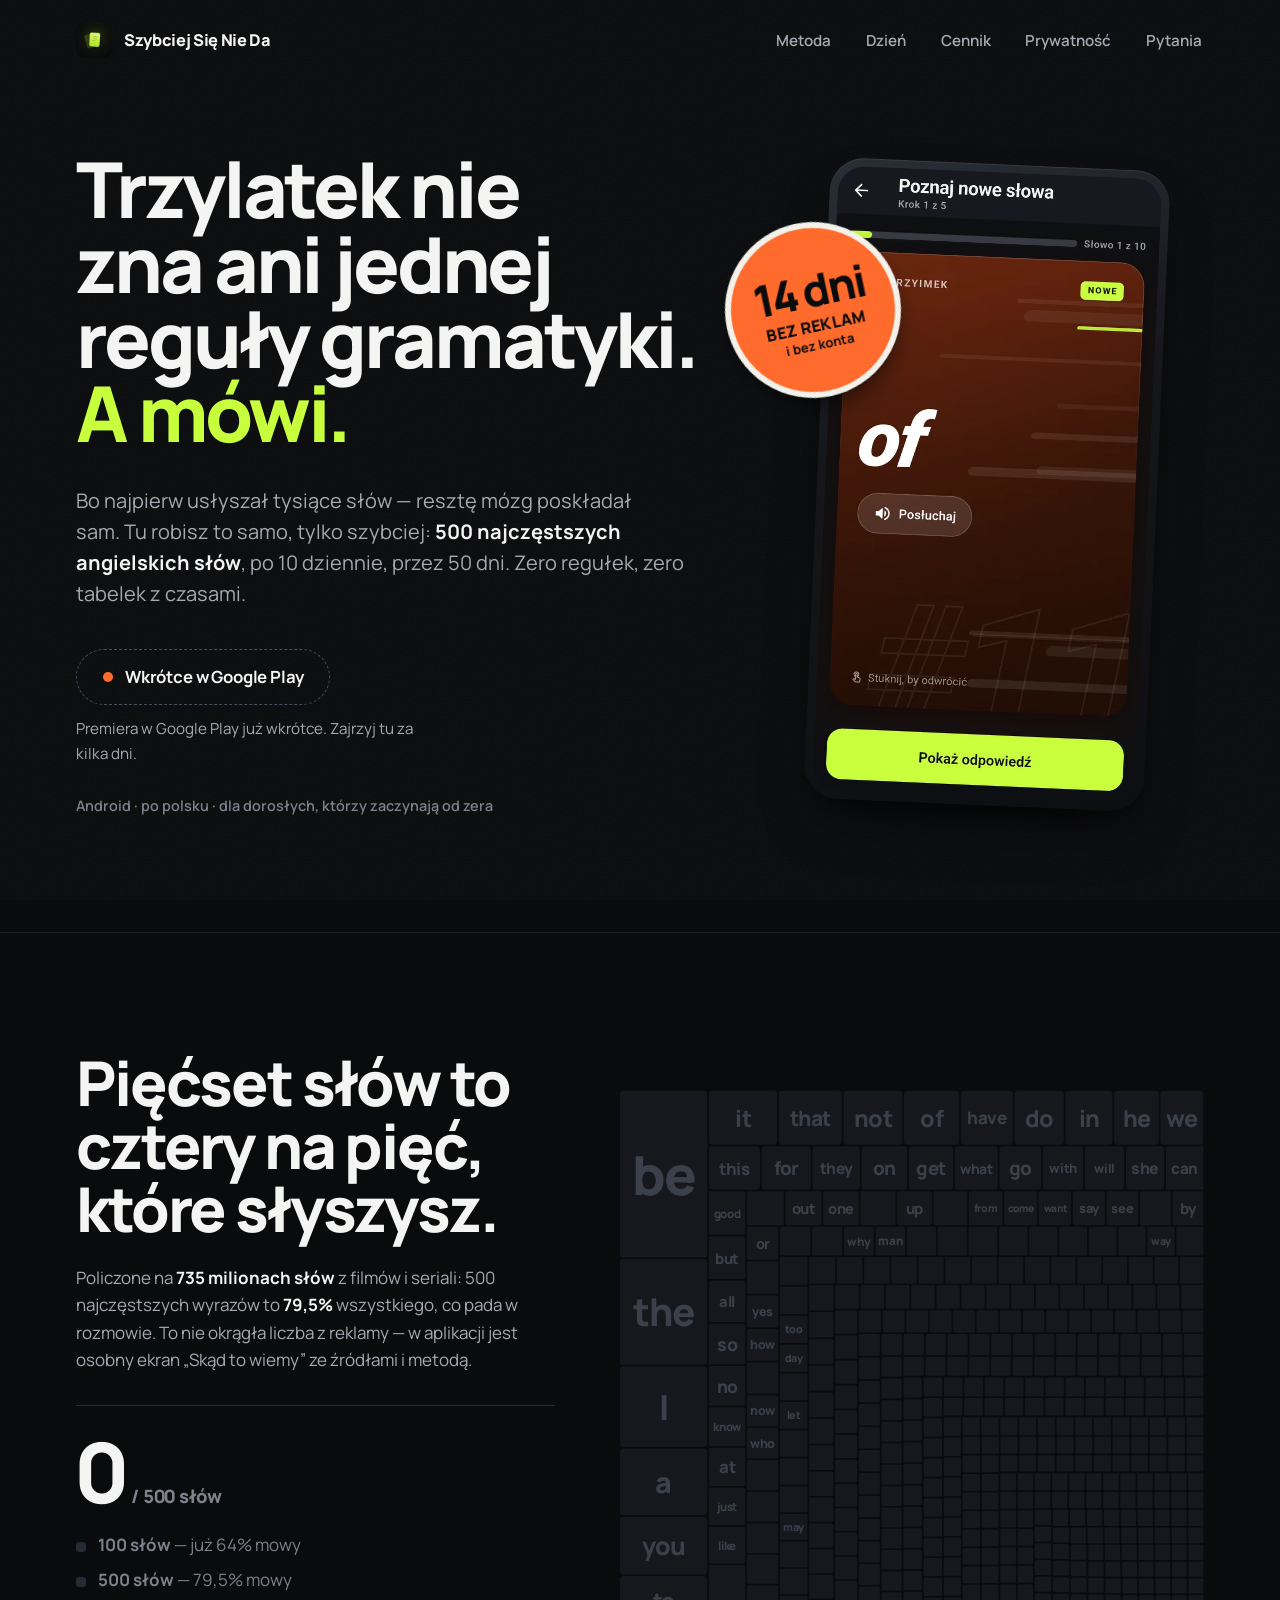
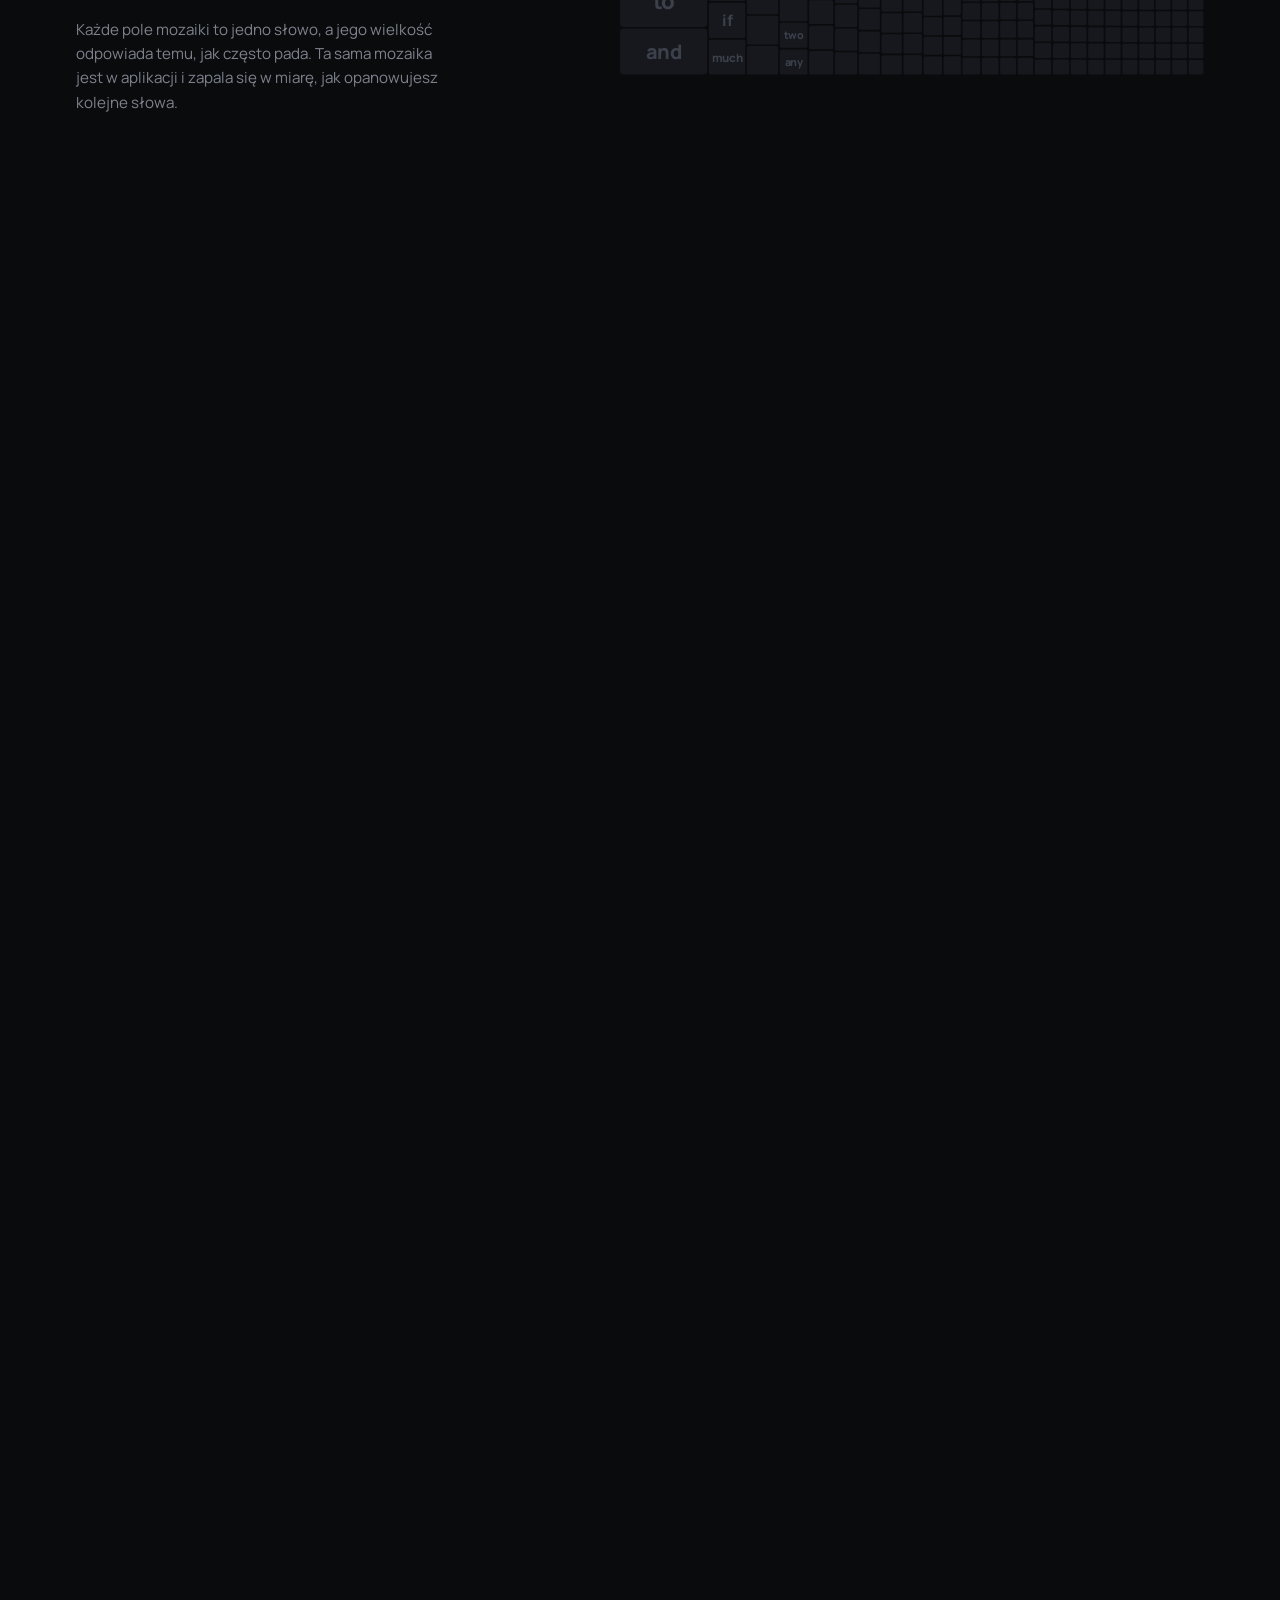
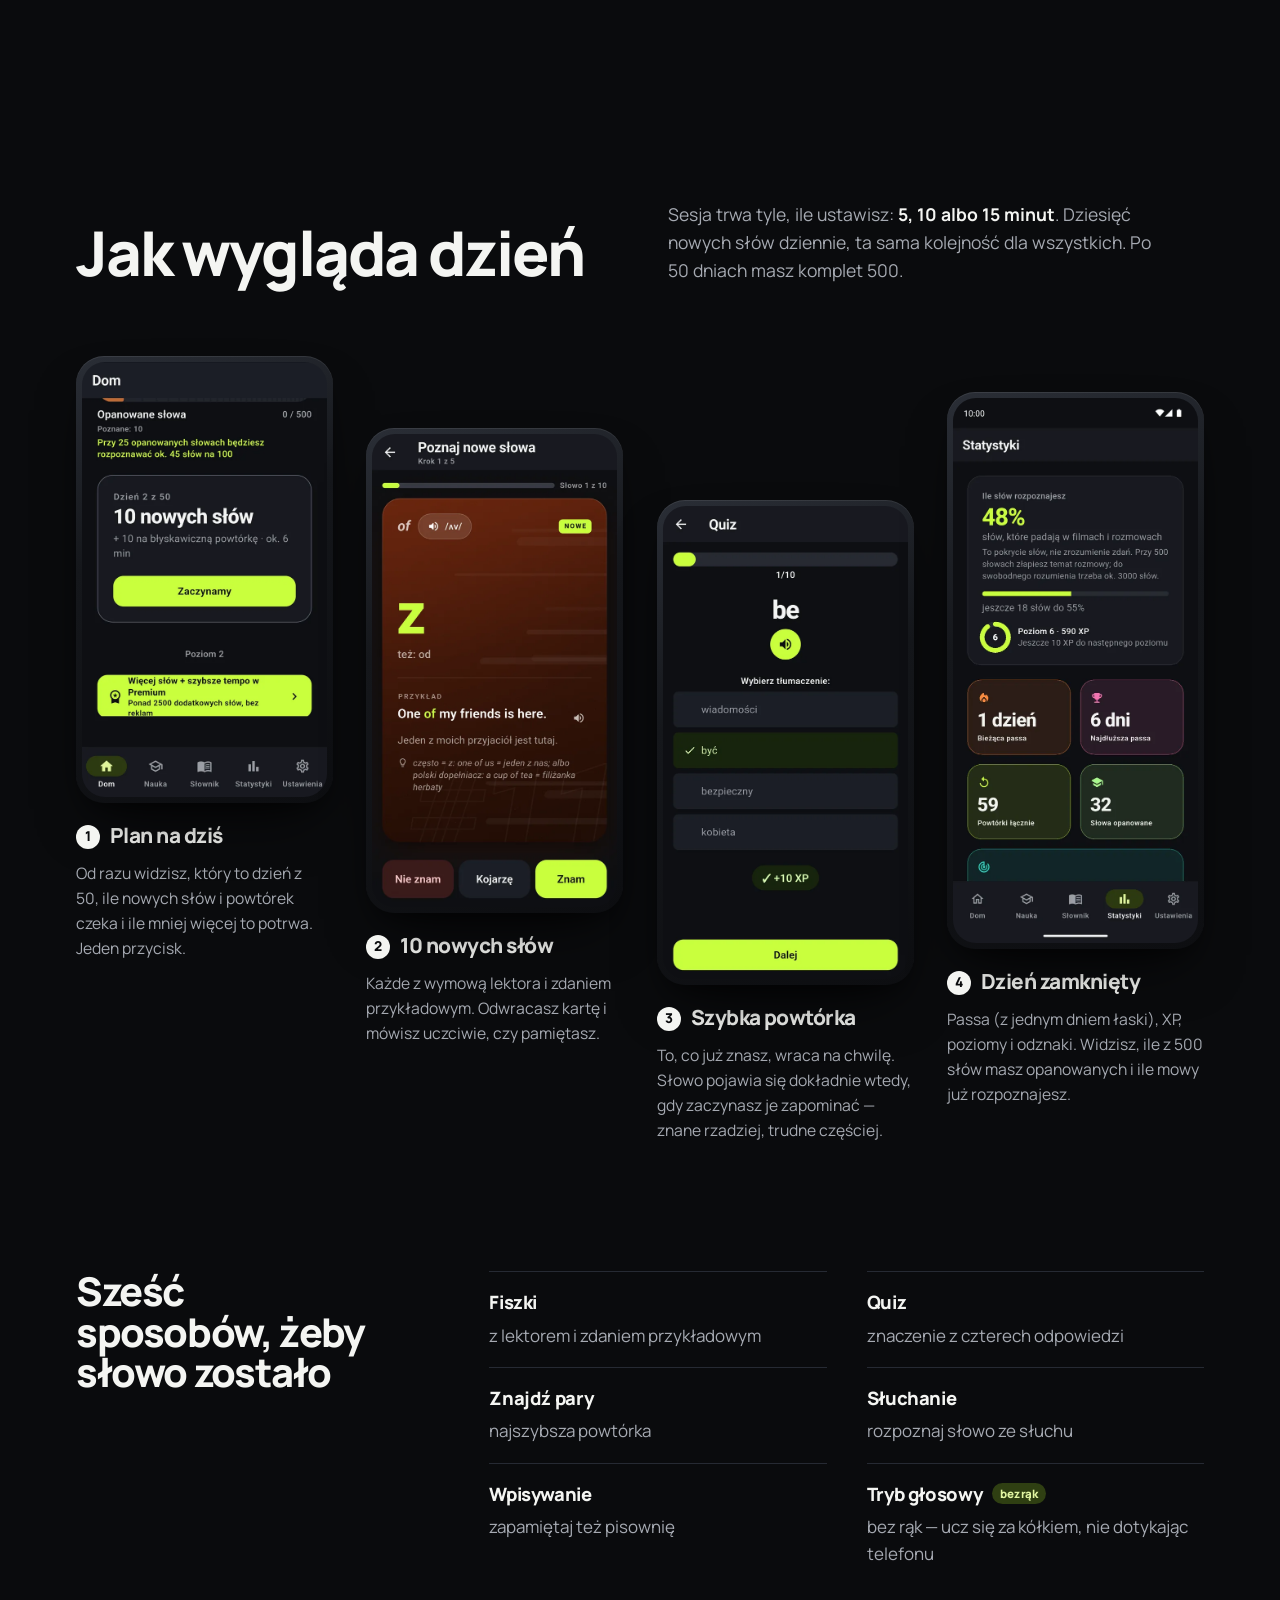
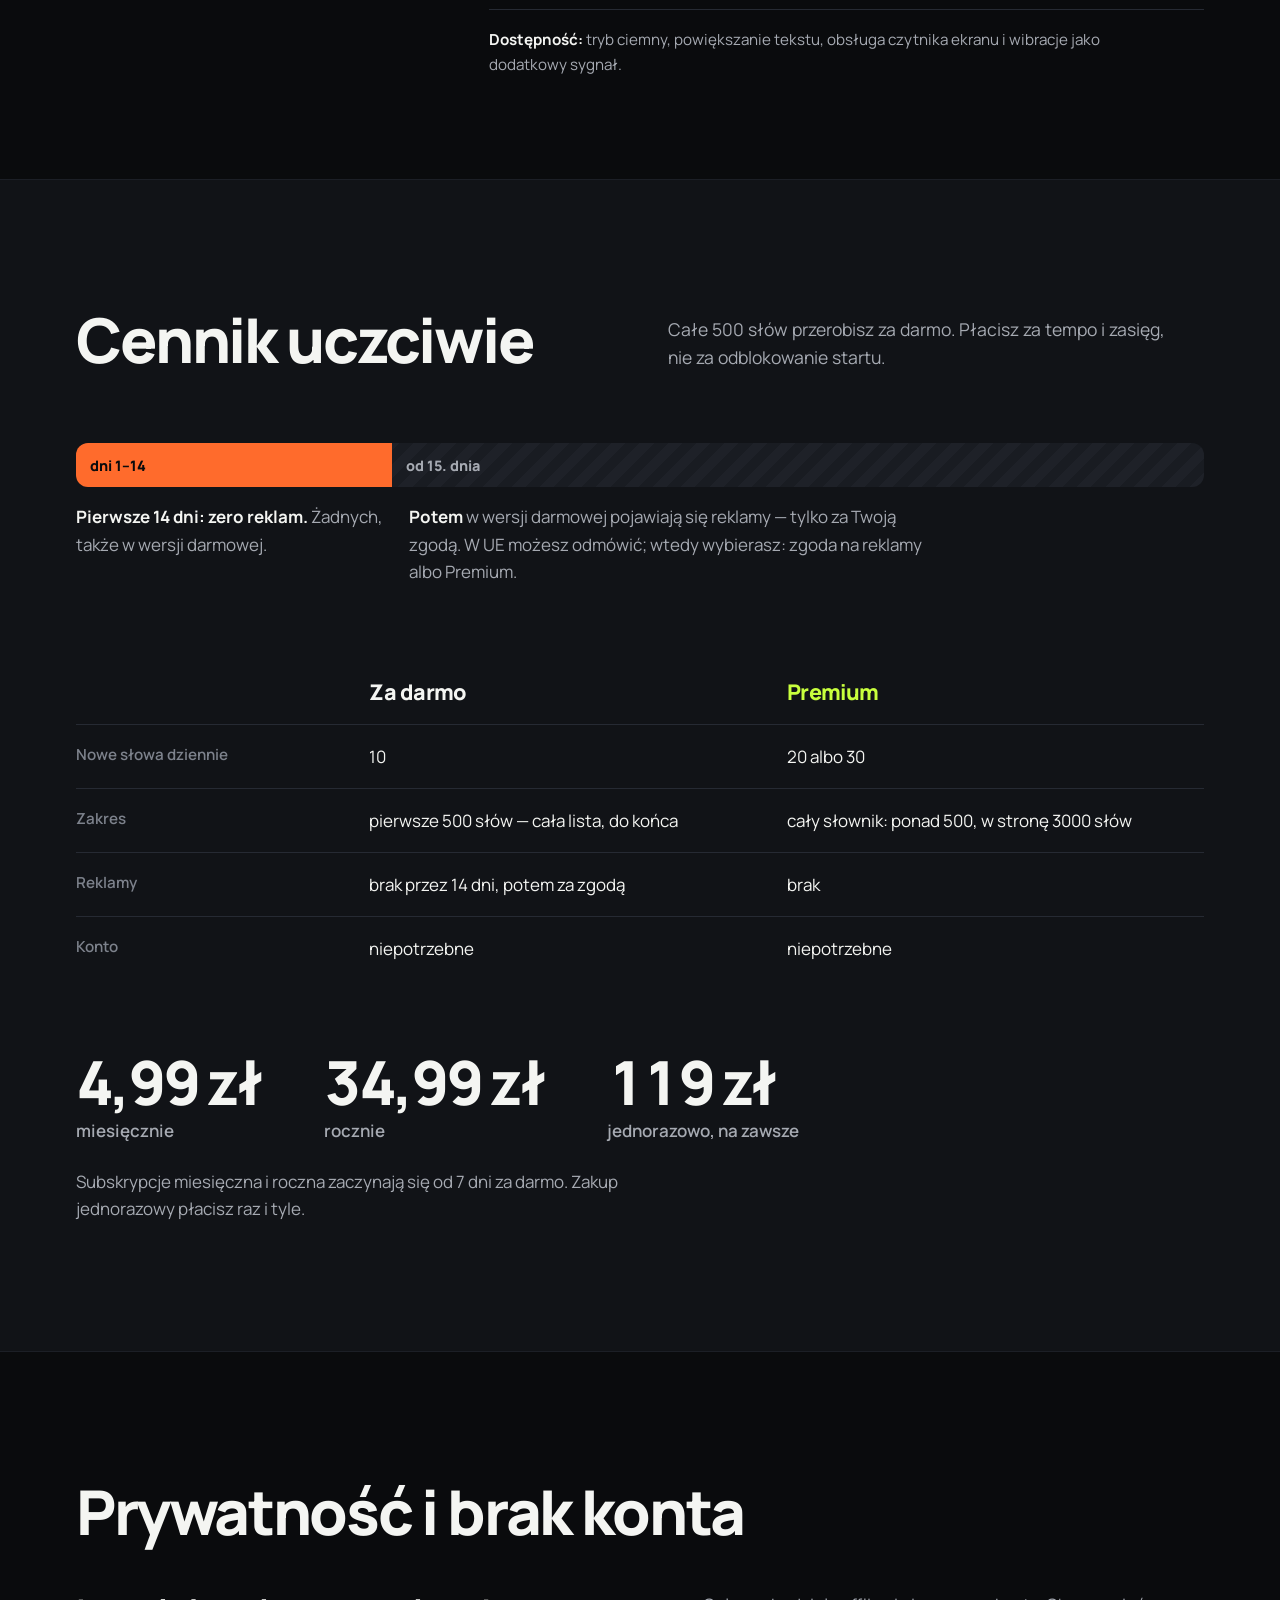
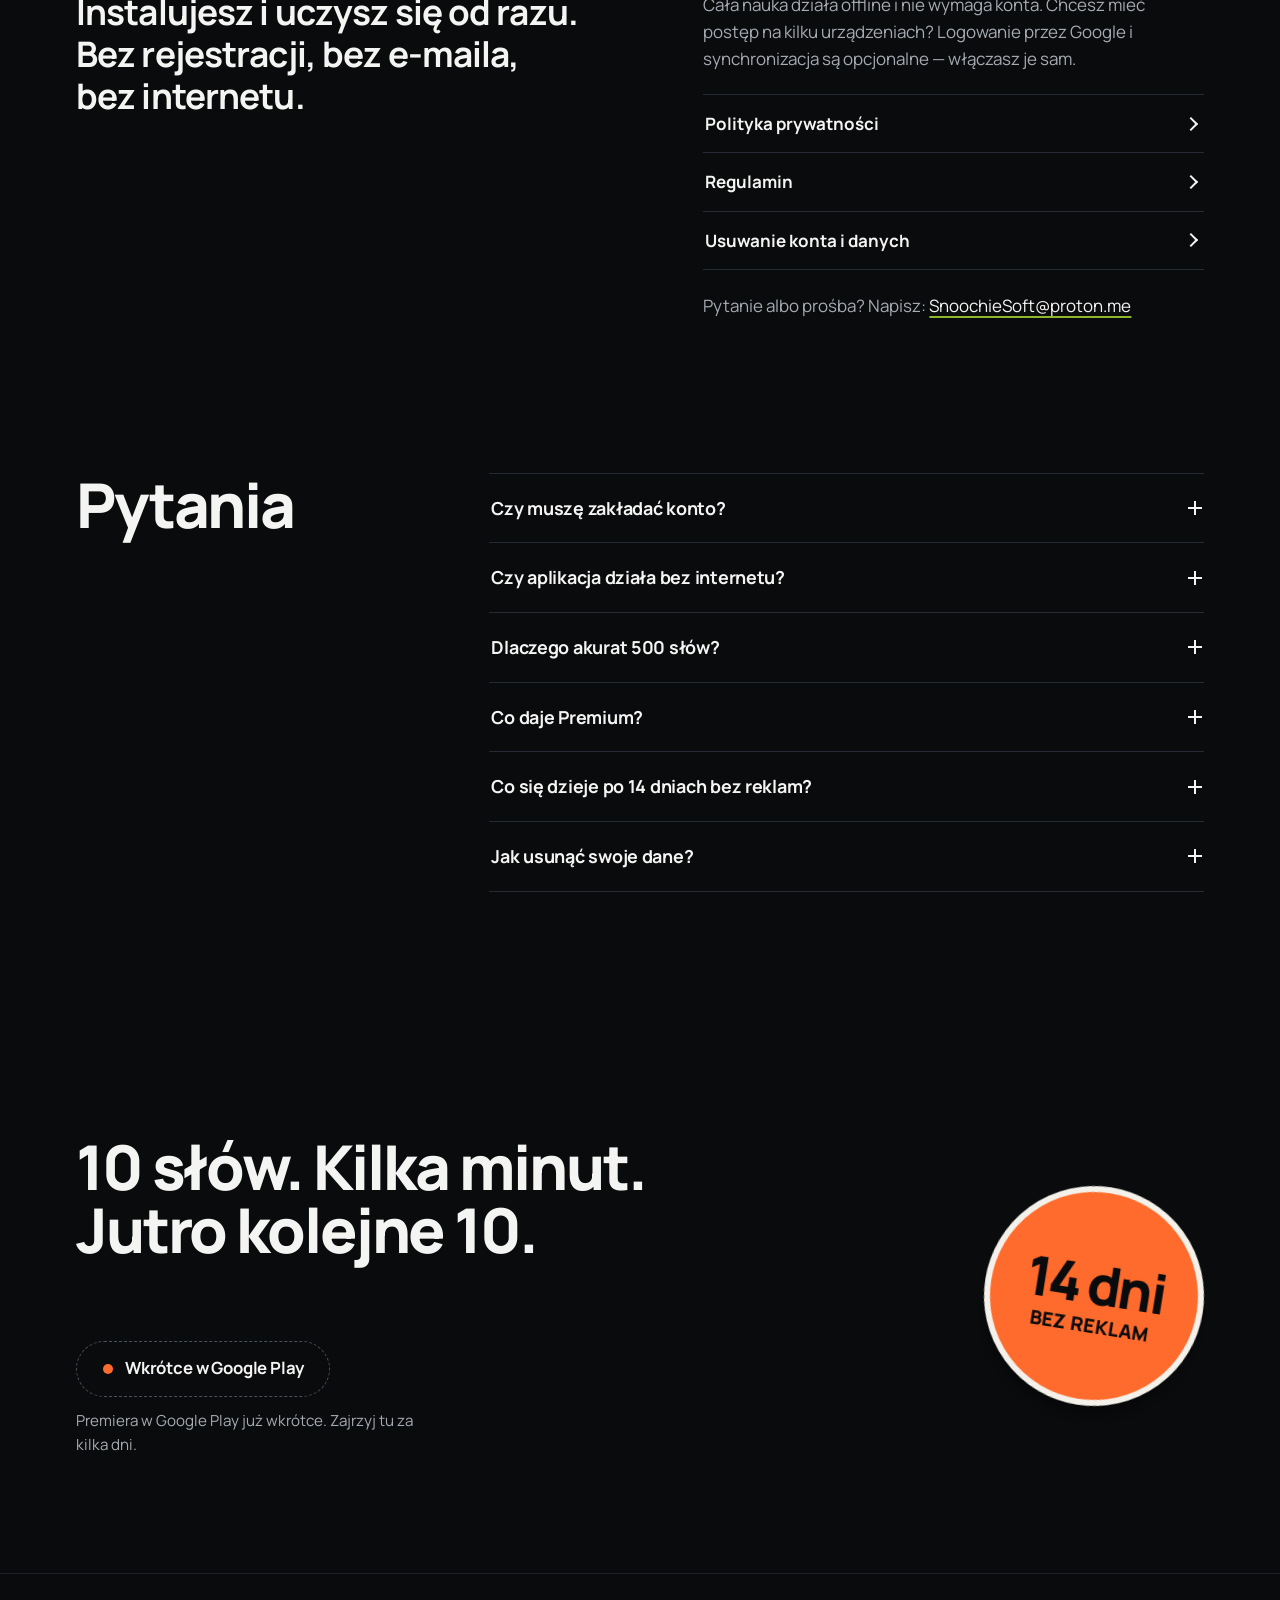
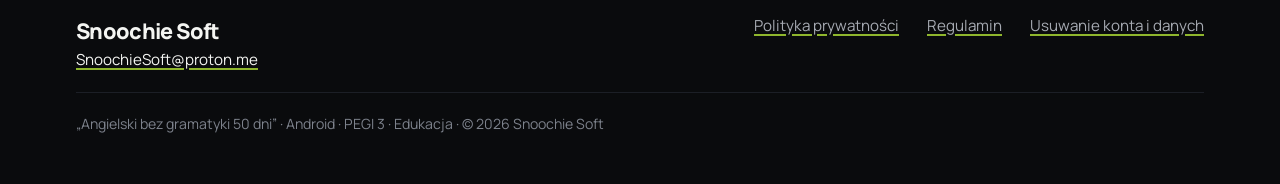
==== commit 5a370d97: "Nowe zrzuty z aplikacji, naklejka na dole: tylko 14 dni bez reklam Co-Authored-By: Claude Sonnet 5.5" ====
--- a/index.html
+++ b/index.html
@@ -97,7 +97,7 @@
       <span class="s-small">i bez konta</span>
     </div>
     <figure class="phone phone-hero">
-      <img src="/img/fiszka-przod.webp" width="600" height="1333" alt="Ekran aplikacji: fiszka ze słowem who, numer 59 z 500, z przyciskiem Posłuchaj i przyciskiem Pokaż odpowiedź." fetchpriority="high">
+      <img src="/img/fiszka-przod.webp" width="600" height="1157" alt="Ekran aplikacji: fiszka ze słowem of i etykietą przyimek, z przyciskiem Posłuchaj." fetchpriority="high">
     </figure>
   </div>
 </section>
@@ -132,21 +132,21 @@
 
   <ol class="steps">
     <li class="step">
-      <figure class="phone"><img src="/img/dom.webp" width="600" height="1333" loading="lazy" decoding="async" alt="Ekran Dom: mozaika opanowanych słów i karta Dzień 6 z 50, 10 nowych słów, przycisk Zaczynamy."></figure>
+      <figure class="phone"><img src="/img/dom.webp" width="600" height="1064" loading="lazy" decoding="async" alt="Ekran Dom: karta Dzień 2 z 50, 10 nowych słów, przycisk Zaczynamy."></figure>
       <div class="step-txt">
         <h3><span class="step-n">1</span>Plan na dziś</h3>
         <p>Od razu widzisz, który to dzień z 50, ile nowych słów i powtórek czeka i ile mniej więcej to potrwa. Jeden przycisk.</p>
       </div>
     </li>
     <li class="step">
-      <figure class="phone"><img src="/img/fiszka-tyl.webp" width="600" height="1333" loading="lazy" decoding="async" alt="Odwrócona fiszka: who znaczy kto, z wymową i zdaniem przykładowym Who is that? Kto to jest?"></figure>
+      <figure class="phone"><img src="/img/fiszka-tyl.webp" width="600" height="1157" loading="lazy" decoding="async" alt="Odwrócona fiszka: of znaczy z, z wymową i zdaniem przykładowym One of my friends is here."></figure>
       <div class="step-txt">
         <h3><span class="step-n">2</span>10 nowych słów</h3>
         <p>Każde z wymową lektora i zdaniem przykładowym. Odwracasz kartę i mówisz uczciwie, czy pamiętasz.</p>
       </div>
     </li>
     <li class="step">
-      <figure class="phone"><img src="/img/quiz.webp" width="600" height="1333" loading="lazy" decoding="async" alt="Quiz: słowo about i cztery tłumaczenia do wyboru, poprawna odpowiedź o, plus 10 XP."></figure>
+      <figure class="phone"><img src="/img/quiz.webp" width="600" height="1157" loading="lazy" decoding="async" alt="Quiz: słowo be i cztery tłumaczenia do wyboru, poprawna odpowiedź być, plus 10 XP."></figure>
       <div class="step-txt">
         <h3><span class="step-n">3</span>Szybka powtórka</h3>
         <p>To, co już znasz, wraca na chwilę. Słowo pojawia się dokładnie wtedy, gdy zaczynasz je zapominać — znane rzadziej, trudne częściej.</p>
@@ -272,7 +272,6 @@
   <div class="sticker sticker-static" aria-hidden="true">
     <span class="s-big">14 dni</span>
     <span class="s-mid">bez reklam</span>
-    <span class="s-small">i bez konta</span>
   </div>
   <div class="cta" data-cta>
     <button class="btn btn-pending" type="button" aria-disabled="true" aria-describedby="cta-note-2">
--- a/css/site.css
+++ b/css/site.css
@@ -130,7 +130,7 @@
   background: linear-gradient(160deg, #2A2E36, #15171B 40%, #0D0E11);
   box-shadow: 0 1px 0 rgba(255,255,255,.08) inset, 0 30px 60px -24px rgba(0,0,0,.8), 0 12px 24px -12px rgba(0,0,0,.6);
 }
-.phone img { border-radius: 27px; width: 100%; aspect-ratio: 600 / 1333; object-fit: cover; background: var(--surface); }
+.phone img { border-radius: 27px; width: 100%; height: auto; background: var(--surface); }
 .phone-hero { transform: rotate(2.5deg); }
 
 .sticker {
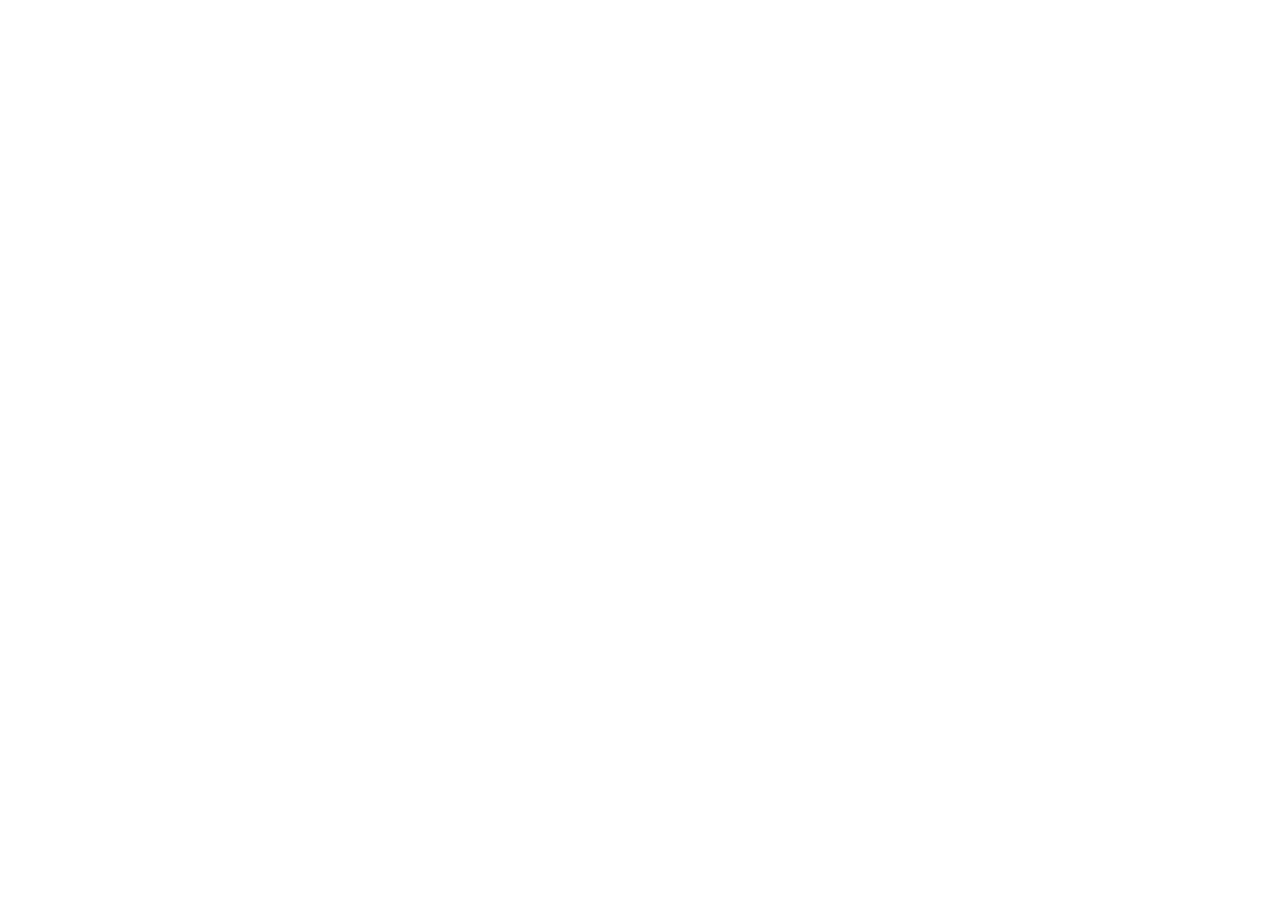
==== commit aed33e1b: "Redirect to snoochie-soft.github.io" ====
--- a/index.html
+++ b/index.html
@@ -3,302 +3,12 @@
 <head>
 <meta charset="utf-8">
 <meta name="viewport" content="width=device-width, initial-scale=1">
-<title>Szybciej Się Nie Da — angielski bez gramatyki w 50 dni</title>
-<meta name="description" content="500 najczęstszych angielskich słów to 79,5% tego, co słyszysz w filmach i serialach. Po 10 dziennie, 50 dni, bez regułek gramatyki. Aplikacja na Androida, bez konta, działa offline.">
-<link rel="canonical" href="https://bengolinirolande.github.io/">
-<meta name="theme-color" content="#0A0B0D">
-<meta name="color-scheme" content="dark">
-
-<meta property="og:type" content="website">
-<meta property="og:locale" content="pl_PL">
-<meta property="og:site_name" content="Szybciej Się Nie Da">
-<meta property="og:title" content="Angielski bez gramatyki: 500 słów w 50 dni">
-<meta property="og:description" content="Trzylatek nie zna ani jednej reguły. A mówi. 500 najczęstszych słów, po 10 dziennie. Bez konta, 14 dni bez reklam.">
-<meta property="og:url" content="https://bengolinirolande.github.io/">
-<meta property="og:image" content="https://bengolinirolande.github.io/img/og.jpg">
-<meta property="og:image:width" content="1024">
-<meta property="og:image:height" content="500">
-<meta property="og:image:alt" content="Szybciej Się Nie Da: najpierw słowa, reszta przyjdzie sama. 500 słów w 50 dni. 14 dni bez reklam i bez konta.">
-<meta name="twitter:card" content="summary_large_image">
-<meta name="twitter:title" content="Angielski bez gramatyki: 500 słów w 50 dni">
-<meta name="twitter:description" content="500 najczęstszych słów to 79,5% tego, co słyszysz. Po 10 dziennie, bez regułek.">
-<meta name="twitter:image" content="https://bengolinirolande.github.io/img/og.jpg">
-
-<link rel="icon" href="/favicon.ico" sizes="any">
-<link rel="icon" type="image/png" sizes="32x32" href="/favicon-32.png">
-<link rel="apple-touch-icon" href="/apple-touch-icon.png">
-<link rel="preload" href="/fonts/manrope-latin.woff2" as="font" type="font/woff2" crossorigin>
-<link rel="preload" href="/fonts/manrope-latin-ext.woff2" as="font" type="font/woff2" crossorigin>
-<link rel="stylesheet" href="/css/site.css">
-
-<script type="application/ld+json">
-{
-  "@context": "https://schema.org",
-  "@type": "SoftwareApplication",
-  "name": "Angielski bez gramatyki 50 dni",
-  "alternateName": "Szybciej Się Nie Da",
-  "operatingSystem": "Android",
-  "applicationCategory": "EducationalApplication",
-  "inLanguage": "pl",
-  "description": "500 najczęstszych angielskich słów, po 10 dziennie przez 50 dni, bez regułek gramatyki. Działa offline, bez zakładania konta.",
-  "url": "https://bengolinirolande.github.io/",
-  "image": "https://bengolinirolande.github.io/img/icon-192.png",
-  "contentRating": "PEGI 3",
-  "author": {
-    "@type": "Organization",
-    "name": "Snoochie Soft",
-    "email": "SnoochieSoft@proton.me",
-    "url": "https://bengolinirolande.github.io/"
-  }
-}
-</script>
+<title>Szybciej Się Nie Da</title>
+<meta http-equiv="refresh" content="0; url=https://snoochie-soft.github.io/">
+<link rel="canonical" href="https://snoochie-soft.github.io/">
+<meta name="robots" content="noindex">
 </head>
-<body>
-<a class="skip" href="#tresc">Przejdź do treści</a>
-
-<header class="top wrap">
-  <a class="brand" href="/" aria-label="Szybciej Się Nie Da, strona główna">
-    <img src="/img/icon-96.png" width="36" height="36" alt="">
-    <span>Szybciej Się Nie&nbsp;Da</span>
-  </a>
-  <nav aria-label="Sekcje strony">
-    <ul>
-      <li class="nav-wide"><a href="#metoda">Metoda</a></li>
-      <li class="nav-wide"><a href="#dzien">Dzień</a></li>
-      <li><a href="#cennik">Cennik</a></li>
-      <li class="nav-wide"><a href="#prywatnosc">Prywatność</a></li>
-      <li class="nav-wide"><a href="#faq">Pytania</a></li>
-    </ul>
-  </nav>
-</header>
-
-<main id="tresc">
-
-<!-- HERO -->
-<section class="hero wrap" aria-labelledby="hero-h">
-  <div class="hero-copy">
-    <h1 id="hero-h">Trzylatek nie zna ani jednej reguły gramatyki. <em>A&nbsp;mówi.</em></h1>
-    <p class="lede">Bo najpierw usłyszał tysiące słów — resztę mózg poskładał sam. Tu robisz to samo, tylko szybciej: <strong>500 najczęstszych angielskich słów</strong>, po 10 dziennie, przez 50 dni. Zero regułek, zero tabelek z&nbsp;czasami.</p>
-
-    <div class="cta" data-cta>
-      <button class="btn btn-pending" type="button" aria-disabled="true" aria-describedby="cta-note-1">
-        <span class="pulse" aria-hidden="true"></span>Wkrótce w Google Play
-      </button>
-      <p class="cta-note" id="cta-note-1">Premiera w Google Play już wkrótce. Zajrzyj tu za kilka dni.</p>
-    </div>
-
-    <p class="facts">Android · po polsku · dla dorosłych, którzy zaczynają od zera</p>
-  </div>
-
-  <div class="hero-art">
-    <div class="sticker" role="img" aria-label="14 dni bez reklam i bez konta">
-      <span class="s-big">14 dni</span>
-      <span class="s-mid">bez reklam</span>
-      <span class="s-small">i bez konta</span>
-    </div>
-    <figure class="phone phone-hero">
-      <img src="/img/fiszka-przod.webp" width="600" height="1157" alt="Ekran aplikacji: fiszka ze słowem of i etykietą przyimek, z przyciskiem Posłuchaj." fetchpriority="high">
-    </figure>
-  </div>
-</section>
-
-<!-- 1. DLACZEGO 500 SŁÓW -->
-<section class="why" id="metoda" aria-labelledby="why-h">
-  <div class="why-stage wrap">
-    <div class="why-copy">
-      <h2 id="why-h">Pięćset słów to cztery na pięć, które słyszysz.</h2>
-      <p>Policzone na <strong>735 milionach słów</strong> z filmów i seriali: 500 najczęstszych wyrazów to <strong>79,5%</strong> wszystkiego, co pada w rozmowie. To nie okrągła liczba z reklamy — w aplikacji jest osobny ekran „Skąd to wiemy” ze źródłami i metodą.</p>
-      <div class="meter" aria-hidden="true">
-        <p class="meter-count"><span data-count>500</span><span class="meter-of"> / 500 słów</span></p>
-        <ol class="meter-marks">
-          <li data-mark="100"><b>100 słów</b> — już 64% mowy</li>
-          <li data-mark="500"><b>500 słów</b> — 79,5% mowy</li>
-        </ol>
-      </div>
-      <p class="why-note">Każde pole mozaiki to jedno słowo, a jego wielkość odpowiada temu, jak często pada. Ta sama mozaika jest w aplikacji i zapala się w miarę, jak opanowujesz kolejne słowa.</p>
-    </div>
-    <div class="mosaic-box">
-      <svg class="mosaic" data-mosaic role="img" aria-label="Mozaika 500 najczęstszych angielskich słów. Największe pola to be, the, I, a, you — kilka słów zajmuje większość powierzchni." viewBox="0 0 1000 1000" preserveAspectRatio="none"></svg>
-    </div>
-  </div>
-</section>
-
-<!-- 2. JAK WYGLĄDA DZIEŃ -->
-<section class="day wrap" id="dzien" aria-labelledby="day-h">
-  <div class="sec-head">
-    <h2 id="day-h">Jak wygląda dzień</h2>
-    <p>Sesja trwa tyle, ile ustawisz: <strong>5, 10 albo 15 minut</strong>. Dziesięć nowych słów dziennie, ta sama kolejność dla wszystkich. Po 50 dniach masz komplet 500.</p>
-  </div>
-
-  <ol class="steps">
-    <li class="step">
-      <figure class="phone"><img src="/img/dom.webp" width="600" height="1064" loading="lazy" decoding="async" alt="Ekran Dom: karta Dzień 2 z 50, 10 nowych słów, przycisk Zaczynamy."></figure>
-      <div class="step-txt">
-        <h3><span class="step-n">1</span>Plan na dziś</h3>
-        <p>Od razu widzisz, który to dzień z 50, ile nowych słów i powtórek czeka i ile mniej więcej to potrwa. Jeden przycisk.</p>
-      </div>
-    </li>
-    <li class="step">
-      <figure class="phone"><img src="/img/fiszka-tyl.webp" width="600" height="1157" loading="lazy" decoding="async" alt="Odwrócona fiszka: of znaczy z, z wymową i zdaniem przykładowym One of my friends is here."></figure>
-      <div class="step-txt">
-        <h3><span class="step-n">2</span>10 nowych słów</h3>
-        <p>Każde z wymową lektora i zdaniem przykładowym. Odwracasz kartę i mówisz uczciwie, czy pamiętasz.</p>
-      </div>
-    </li>
-    <li class="step">
-      <figure class="phone"><img src="/img/quiz.webp" width="600" height="1157" loading="lazy" decoding="async" alt="Quiz: słowo be i cztery tłumaczenia do wyboru, poprawna odpowiedź być, plus 10 XP."></figure>
-      <div class="step-txt">
-        <h3><span class="step-n">3</span>Szybka powtórka</h3>
-        <p>To, co już znasz, wraca na chwilę. Słowo pojawia się dokładnie wtedy, gdy zaczynasz je zapominać — znane rzadziej, trudne częściej.</p>
-      </div>
-    </li>
-    <li class="step">
-      <figure class="phone"><img src="/img/statystyki.webp" width="600" height="1333" loading="lazy" decoding="async" alt="Statystyki: odsetek rozpoznawanych słów, poziom i XP, passa dni z rzędu i liczba opanowanych słów."></figure>
-      <div class="step-txt">
-        <h3><span class="step-n">4</span>Dzień zamknięty</h3>
-        <p>Passa (z jednym dniem łaski), XP, poziomy i odznaki. Widzisz, ile z 500 słów masz opanowanych i ile mowy już rozpoznajesz.</p>
-      </div>
-    </li>
-  </ol>
-
-  <div class="modes">
-    <h3 class="modes-h">Sześć sposobów, żeby słowo zostało</h3>
-    <dl class="modes-list">
-      <div><dt>Fiszki</dt><dd>z lektorem i zdaniem przykładowym</dd></div>
-      <div><dt>Quiz</dt><dd>znaczenie z czterech odpowiedzi</dd></div>
-      <div><dt>Znajdź pary</dt><dd>najszybsza powtórka</dd></div>
-      <div><dt>Słuchanie</dt><dd>rozpoznaj słowo ze słuchu</dd></div>
-      <div><dt>Wpisywanie</dt><dd>zapamiętaj też pisownię</dd></div>
-      <div><dt>Tryb głosowy</dt><dd>bez rąk — ucz się za kółkiem, nie dotykając telefonu</dd></div>
-    </dl>
-    <p class="a11y-line"><strong>Dostępność:</strong> tryb ciemny, powiększanie tekstu, obsługa czytnika ekranu i wibracje jako dodatkowy sygnał.</p>
-  </div>
-</section>
-
-<!-- 3. CENNIK -->
-<section class="price" id="cennik" aria-labelledby="price-h">
-  <div class="wrap">
-    <div class="sec-head">
-      <h2 id="price-h">Cennik uczciwie</h2>
-      <p>Całe 500 słów przerobisz za darmo. Płacisz za tempo i zasięg, nie za odblokowanie startu.</p>
-    </div>
-
-    <div class="ads-line" aria-labelledby="ads-h">
-      <h3 id="ads-h" class="visually-hidden">Reklamy w wersji darmowej</h3>
-      <div class="ads-track" aria-hidden="true">
-        <span class="ads-free">dni 1–14</span><span class="ads-after">od 15. dnia</span>
-      </div>
-      <div class="ads-cols">
-        <p><strong>Pierwsze 14 dni: zero reklam.</strong> Żadnych, także w wersji darmowej.</p>
-        <p><strong>Potem</strong> w wersji darmowej pojawiają się reklamy — tylko za Twoją zgodą. W UE możesz odmówić; wtedy wybierasz: zgoda na reklamy albo Premium.</p>
-      </div>
-    </div>
-
-    <div class="table-scroll">
-    <table class="plans">
-      <caption class="visually-hidden">Porównanie wersji darmowej i Premium</caption>
-      <thead>
-        <tr><th scope="col"><span class="visually-hidden">Cecha</span></th><th scope="col">Za darmo</th><th scope="col">Premium</th></tr>
-      </thead>
-      <tbody>
-        <tr><th scope="row">Nowe słowa dziennie</th><td>10</td><td>20 albo 30</td></tr>
-        <tr><th scope="row">Zakres</th><td>pierwsze 500 słów — cała lista, do końca</td><td>cały słownik: ponad 500, w stronę 3000 słów</td></tr>
-        <tr><th scope="row">Reklamy</th><td>brak przez 14 dni, potem za zgodą</td><td>brak</td></tr>
-        <tr><th scope="row">Konto</th><td>niepotrzebne</td><td>niepotrzebne</td></tr>
-      </tbody>
-    </table>
-    </div>
-
-    <div class="prices">
-      <p class="price-item"><span class="amount">4,99&nbsp;zł</span><span class="per">miesięcznie</span></p>
-      <p class="price-item"><span class="amount">34,99&nbsp;zł</span><span class="per">rocznie</span></p>
-      <p class="price-item"><span class="amount">119&nbsp;zł</span><span class="per">jednorazowo, na zawsze</span></p>
-    </div>
-    <p class="price-note">Subskrypcje miesięczna i roczna zaczynają się od 7&nbsp;dni za darmo. Zakup jednorazowy płacisz raz i&nbsp;tyle.</p>
-  </div>
-</section>
-
-<!-- 4. PRYWATNOŚĆ -->
-<section class="priv wrap" id="prywatnosc" aria-labelledby="priv-h">
-  <h2 id="priv-h">Prywatność i brak konta</h2>
-  <div class="priv-grid">
-    <p class="priv-big">Instalujesz i uczysz się od razu. Bez rejestracji, bez e-maila, bez internetu.</p>
-    <div class="priv-body">
-      <p>Cała nauka działa offline i nie wymaga konta. Chcesz mieć postęp na kilku urządzeniach? Logowanie przez Google i synchronizacja są opcjonalne — włączasz je sam.</p>
-      <ul class="link-list">
-        <li><a href="https://sites.google.com/view/szybciejsienieda/polityka-prywatnosci" rel="noopener">Polityka prywatności</a></li>
-        <li><a href="https://sites.google.com/view/szybciejsienieda/regulamin" rel="noopener">Regulamin</a></li>
-        <li><a href="https://sites.google.com/view/szybciejsienieda/usuwanie-konta" rel="noopener">Usuwanie konta i danych</a></li>
-      </ul>
-      <p>Pytanie albo prośba? Napisz: <a href="mailto:SnoochieSoft@proton.me">SnoochieSoft@proton.me</a></p>
-    </div>
-  </div>
-</section>
-
-<!-- FAQ -->
-<section class="faq wrap" id="faq" aria-labelledby="faq-h">
-  <h2 id="faq-h">Pytania</h2>
-  <div class="faq-list">
-    <details>
-      <summary>Czy muszę zakładać konto?</summary>
-      <p>Nie. Instalujesz aplikację i od razu się uczysz. Konto Google przyda się tylko wtedy, gdy chcesz synchronizować postęp między urządzeniami — to opcja, nie wymóg.</p>
-    </details>
-    <details>
-      <summary>Czy aplikacja działa bez internetu?</summary>
-      <p>Tak. Cała nauka działa offline: fiszki, powtórki, quizy i statystyki.</p>
-    </details>
-    <details>
-      <summary>Dlaczego akurat 500 słów?</summary>
-      <p>Bo na 735 milionach słów z filmów i seriali 500 najczęstszych to 79,5% wszystkiego, co słyszysz. Samo pierwsze 100 to już 64%. Źródła i metodę znajdziesz w aplikacji na ekranie „Skąd to wiemy”.</p>
-    </details>
-    <details>
-      <summary>Co daje Premium?</summary>
-      <p>Szybsze tempo (20 albo 30 nowych słów dziennie zamiast 10), dostęp do całego słownika ponad pierwsze 500 słów, w stronę 3000, i brak reklam. Kosztuje 4,99&nbsp;zł miesięcznie, 34,99&nbsp;zł rocznie (obie subskrypcje z 7 dniami za darmo) albo 119&nbsp;zł jednorazowo.</p>
-    </details>
-    <details>
-      <summary>Co się dzieje po 14 dniach bez reklam?</summary>
-      <p>W wersji darmowej zaczynają się pojawiać reklamy, ale tylko za Twoją zgodą. W UE możesz odmówić — wtedy wybierasz zgodę na reklamy albo Premium. Nauka 500 słów po 10 dziennie dalej jest darmowa.</p>
-    </details>
-    <details>
-      <summary>Jak usunąć swoje dane?</summary>
-      <p>Wszystkie sposoby — z kontem Google i bez niego — opisuje strona <a href="https://sites.google.com/view/szybciejsienieda/usuwanie-konta" rel="noopener">Usuwanie konta i danych</a>. Możesz też napisać na <a href="mailto:SnoochieSoft@proton.me">SnoochieSoft@proton.me</a>.</p>
-    </details>
-  </div>
-</section>
-
-<!-- ZAMKNIĘCIE -->
-<section class="close wrap" aria-labelledby="close-h">
-  <h2 id="close-h">10 słów. Kilka minut. Jutro kolejne&nbsp;10.</h2>
-  <div class="sticker sticker-static" aria-hidden="true">
-    <span class="s-big">14 dni</span>
-    <span class="s-mid">bez reklam</span>
-  </div>
-  <div class="cta" data-cta>
-    <button class="btn btn-pending" type="button" aria-disabled="true" aria-describedby="cta-note-2">
-      <span class="pulse" aria-hidden="true"></span>Wkrótce w Google Play
-    </button>
-    <p class="cta-note" id="cta-note-2">Premiera w Google Play już wkrótce. Zajrzyj tu za kilka dni.</p>
-  </div>
-</section>
-
-</main>
-
-<footer class="foot">
-  <div class="wrap foot-in">
-    <div class="sig">
-      <p class="sig-name">Snoochie Soft</p>
-      <p><a href="mailto:SnoochieSoft@proton.me">SnoochieSoft@proton.me</a></p>
-    </div>
-    <ul class="foot-links">
-      <li><a href="https://sites.google.com/view/szybciejsienieda/polityka-prywatnosci" rel="noopener">Polityka prywatności</a></li>
-      <li><a href="https://sites.google.com/view/szybciejsienieda/regulamin" rel="noopener">Regulamin</a></li>
-      <li><a href="https://sites.google.com/view/szybciejsienieda/usuwanie-konta" rel="noopener">Usuwanie konta i danych</a></li>
-    </ul>
-    <p class="foot-meta">„Angielski bez gramatyki 50 dni” · Android · PEGI 3 · Edukacja · © 2026 Snoochie Soft</p>
-  </div>
-</footer>
-
-<script src="/js/words.js" defer></script>
-<script src="/js/site.js" defer></script>
+<body style="background:#0A0B0D;color:#F2F0EC;font-family:system-ui,sans-serif;padding:48px 20px">
+<p>Strona przeniosła się: <a href="https://snoochie-soft.github.io/" style="color:#C8FF3D">snoochie-soft.github.io</a></p>
 </body>
 </html>
